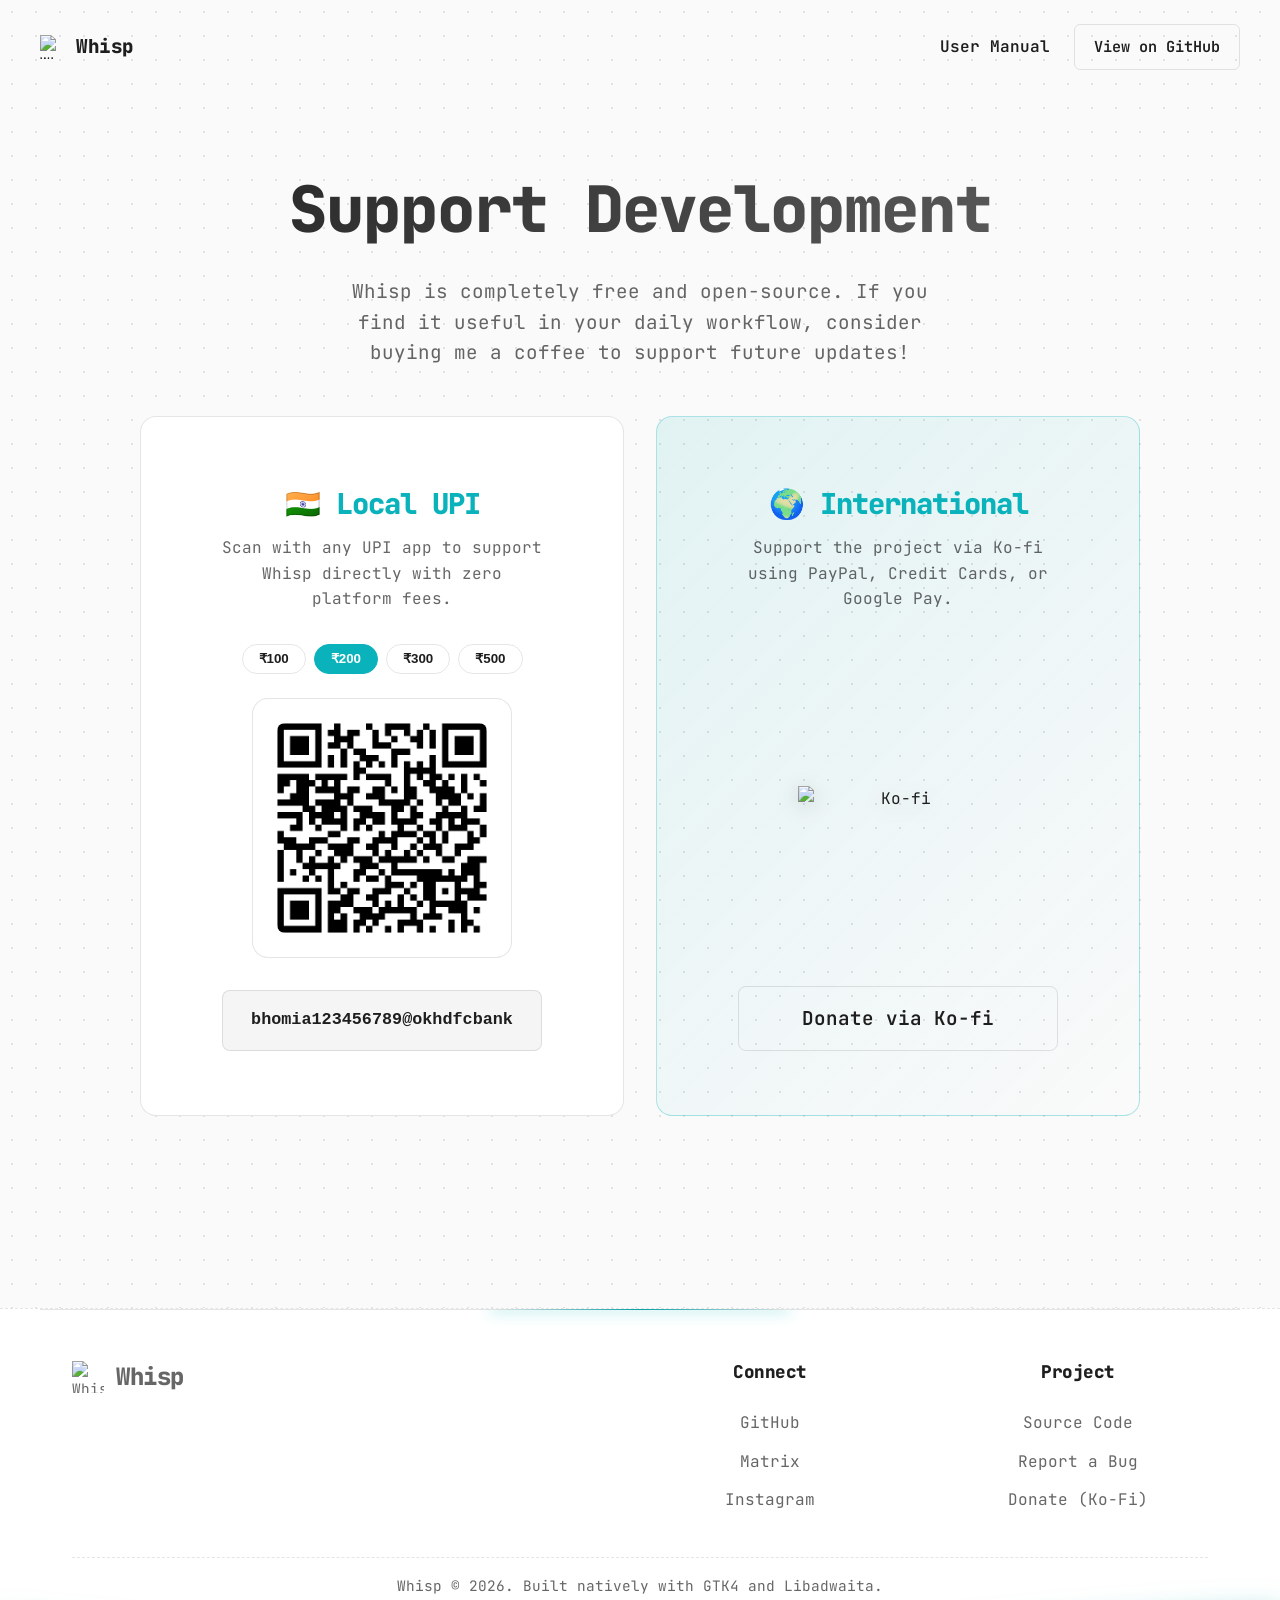
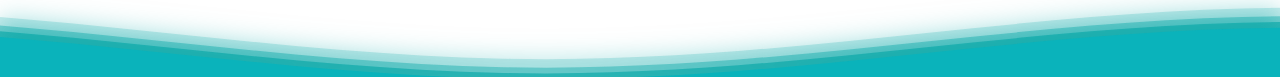
==== docs/donate.html @ 040524e4 "website: Revamped Core features section, Added small_features,reviews,footer" ====
<!DOCTYPE html>
<html lang="en">
<head>
    <meta charset="UTF-8">
    <meta name="viewport" content="width=device-width, initial-scale=1.0">
    <title>Support Whisp Development</title>
    <link rel="preconnect" href="https://fonts.googleapis.com">
    <link rel="preconnect" href="https://fonts.gstatic.com" crossorigin>
    <link href="https://fonts.googleapis.com/css2?family=JetBrains+Mono:wght@400;600;800&display=swap" rel="stylesheet">
    <link rel="stylesheet" href="css/style.css">
    <link rel="icon" href="assets/icon.svg" type="image/svg+xml">
</head>
<body>
    <nav class="navbar">
        <div class="nav-content">
            <div class="brand">
                <a href="index.html" style="text-decoration: none; color: inherit; display: flex; align-items: center; gap: 12px;">
                    <img src="assets/icon.svg" alt="Whisp App Icon" class="brand-icon" style="width: 24px; height: 24px;">
                    <span class="brand-name">Whisp</span>
                </a>
            </div>
            
            <div class="nav-links" style="display: flex; gap: 1.5rem; align-items: center;">
                <a href="manual.html" style="color: var(--text-primary); text-decoration: none; font-weight: 600;">User Manual</a>
                <a href="https://github.com/tanaybhomia/Whisp" target="_blank" class="btn btn-secondary">View on GitHub</a>
            </div>
        </div>
    </nav>

    <main>
        <section class="hero-centered reveal" style="margin-top: 4rem; margin-bottom: 3rem;">
            <h1 class="reveal delay-1">Support Development</h1>
            <p class="subtitle reveal delay-2">Whisp is completely free and open-source. If you find it useful in your daily workflow, consider buying me a coffee to support future updates!</p>
        </section>

        <section class="bento-section" style="margin-top: 0;">
            <div class="bento-grid" style="grid-template-columns: repeat(2, 1fr); max-width: 1000px; margin: 0 auto; gap: 2rem;">
                
                <div class="bento-card reveal delay-1" style="text-align: center; display: flex; flex-direction: column; align-items: center; justify-content: space-between; padding: 4rem 2rem; min-height: 42rem; gap: 2rem;">
                    <div>
                        <h3 style="color: var(--accent-color); font-size: 1.8rem; margin-bottom: 0.5rem;">🇮🇳 Local UPI</h3>
                        <p style="color: var(--text-secondary); margin-bottom: 0; max-width: 320px; min-height: 3rem; display: flex; align-items: center; justify-content: center;">Scan with any UPI app to support Whisp directly with zero platform fees.</p>
                    </div>
                    
                    <div style="margin: auto 0; display: flex; flex-direction: column; align-items: center;">
                        <div style="display: flex; gap: 0.5rem; margin-bottom: 1.5rem;">
                            <button class="amount-btn" data-amount="100" style="padding: 0.4rem 1rem; border-radius: 20px; border: 1px solid var(--card-border); background: transparent; color: var(--text-primary); cursor: pointer; font-weight: bold; transition: all 0.2s;">₹100</button>
                            <button class="amount-btn active" data-amount="200" style="padding: 0.4rem 1rem; border-radius: 20px; border: 1px solid var(--accent-color); background: var(--accent-color); color: white; cursor: pointer; font-weight: bold; transition: all 0.2s;">₹200</button>
                            <button class="amount-btn" data-amount="300" style="padding: 0.4rem 1rem; border-radius: 20px; border: 1px solid var(--card-border); background: transparent; color: var(--text-primary); cursor: pointer; font-weight: bold; transition: all 0.2s;">₹300</button>
                            <button class="amount-btn" data-amount="500" style="padding: 0.4rem 1rem; border-radius: 20px; border: 1px solid var(--card-border); background: transparent; color: var(--text-primary); cursor: pointer; font-weight: bold; transition: all 0.2s;">₹500</button>
                        </div>
                        
                        <div style="background: white; padding: 1.5rem; border-radius: 16px; border: 1px solid var(--card-border); display: flex; align-items: center; justify-content: center; width: 260px; height: 260px; cursor: pointer; transition: transform 0.2s;" onmouseover="this.style.transform='scale(1.02)'" onmouseout="this.style.transform='scale(1)'" id="qr-trigger" title="Click to enlarge">
                            <img id="main-qr-img" src="assets/upi-qr-200.png" alt="Whisp UPI QR Code" style="width: 100%; height: 100%; object-fit: contain; border-radius: 8px;">
                        </div>
                    </div>

                    <div style="background: var(--card-hover); padding: 1rem; border-radius: 8px; border: 1px solid var(--card-border); width: 320px; box-sizing: border-box; display: flex; align-items: center; justify-content: center; text-align: center;">
                        <code style="font-size: 1.05rem; font-weight: bold; color: var(--text-primary); white-space: nowrap;">bhomia123456789@okhdfcbank</code>
                    </div>
                </div>

                <div class="bento-card teal-card reveal delay-2" style="text-align: center; display: flex; flex-direction: column; align-items: center; justify-content: space-between; padding: 4rem 2rem; min-height: 42rem; gap: 2rem; position: relative;">
                    <div>
                        <h3 style="color: var(--accent-color); font-size: 1.8rem; margin-bottom: 0.5rem;">🌍 International</h3>
                        <p style="color: var(--text-secondary); margin-bottom: 0; max-width: 320px; min-height: 3rem; display: flex; align-items: center; justify-content: center;">Support the project via Ko-fi using PayPal, Credit Cards, or Google Pay.</p>
                    </div>
                    
                    <div style="margin: auto 0; display: flex; align-items: center; justify-content: center; width: 260px;">
                        <img src="assets/kofi_symbol.svg" alt="Ko-fi" style="width: 200px; filter: drop-shadow(0 4px 10px rgba(0,0,0,0.15));">
                    </div>
                    
                    <a href="https://ko-fi.com/tanaybhomia" target="_blank" class="btn btn-secondary" style="padding: 1rem; border-radius: 8px; width: 320px; box-sizing: border-box; font-size: 1.2rem; display: flex; align-items: center; justify-content: center;">Donate via Ko-fi</a>
                </div>

            </div>
        </section>
    </main>

    <div id="qr-modal" style="opacity: 0; pointer-events: none; position: fixed; top: 0; left: 0; width: 100%; height: 100%; background: rgba(0,0,0,0.85); z-index: 9999; display: flex; align-items: center; justify-content: center; backdrop-filter: blur(5px); cursor: zoom-out; transition: opacity 0.3s ease;">
        <div id="qr-modal-card" style="background: #f4f7fb; border-radius: 24px; padding: 3rem 2rem; display: flex; flex-direction: column; align-items: center; box-shadow: 0 10px 40px rgba(0,0,0,0.5); transform: scale(0.9); transition: transform 0.3s cubic-bezier(0.16, 1, 0.3, 1); width: 400px; max-width: 90vw; cursor: default;" onclick="event.stopPropagation()">
            
            <div style="display: flex; align-items: center; gap: 1rem; margin-bottom: 2rem;">
                <div style="width: 48px; height: 48px; border-radius: 50%; overflow: hidden; display: flex; justify-content: center; align-items: center; box-shadow: 0 2px 8px rgba(0,0,0,0.1);">
                    <img src="https://github.com/tanaybhomia.png" alt="Tanay Bhomia" style="width: 100%; height: 100%; object-fit: cover;">
                </div>
                <h2 style="color: #333; font-size: 1.8rem; margin: 0; font-family: sans-serif; font-weight: normal;">Tanay Bhomia</h2>
            </div>
            
            <div style="background: white; padding: 1.5rem; border-radius: 20px; margin-bottom: 1rem; width: 260px; height: 260px; display: flex; justify-content: center; align-items: center; box-shadow: 0 4px 12px rgba(0,0,0,0.05);">
                <img id="modal-qr-img" src="assets/upi-qr-200.png" style="width: 100%; height: 100%; object-fit: contain;">
            </div>
            
            <p style="color: #555; font-size: 1.1rem; margin-bottom: 3rem; font-family: sans-serif;">UPI ID: bhomia123456789@okhdfcbank</p>
            
            <p id="modal-qr-text" style="color: #777; font-size: 1.1rem; margin: 0; font-family: sans-serif;">Scan to pay ₹200 with any UPI app</p>

        </div>
        <p style="position: absolute; bottom: 2rem; color: rgba(255,255,255,0.7); font-size: 1.2rem; font-family: var(--font-mono);">Press ESC or click outside to close</p>
    </div>
     <style>
        /* Footer Styling */
            .site-footer-wrapper {
                background-color: var(--card-bg); /* Solid off-white */
                margin-top: 12rem;
                position: relative;
                overflow: hidden;
                border-top: 1px dashed var(--card-border);
            }
            .site-footer-wrapper::before {
                content: '';
                position: absolute;
                top: -1px;
                left: 50%;
                transform: translateX(-50%);
                width: 300px;
                height: 2px;
                background: linear-gradient(90deg, transparent, var(--accent-color), transparent);
                box-shadow: 0 0 15px var(--accent-color);
                z-index: 5;
            }
            .site-footer {
                max-width: 1200px;
                margin: 0 auto;
                padding: 3rem 2rem 5rem 2rem; /* reduced padding, enough room for waves */
                position: relative;
                z-index: 10;
            }
            .waves-container {
                position: absolute;
                bottom: -5px; /* Slight offset */
                left: 0;
                width: 100%;
                height: 80px; /* Reduced height */
                z-index: 1;
            }
            .waves {
                position: relative;
                width: 100%;
                height: 100%;
                min-height: 80px;
                max-height: 100px;
                filter: drop-shadow(0 -5px 12px rgba(0, 166, 166, 0.5)); /* Glow effect */
            }
            .parallax > use {
                animation: move-forever 25s cubic-bezier(.55,.5,.45,.5) infinite;
            }
            .parallax > use:nth-child(1) { animation-delay: -2s; animation-duration: 7s; fill: rgba(0, 166, 166, 0.2); }
            .parallax > use:nth-child(2) { animation-delay: -3s; animation-duration: 10s; fill: rgba(0, 166, 166, 0.4); }
            .parallax > use:nth-child(3) { animation-delay: -4s; animation-duration: 13s; fill: rgba(0, 166, 166, 0.6); }
            .parallax > use:nth-child(4) { animation-delay: -5s; animation-duration: 20s; fill: var(--accent-color); }
            
            @keyframes move-forever {
                0% { transform: translate3d(-90px,0,0); }
                100% { transform: translate3d(85px,0,0); }
            }
            .footer-container {
                display: grid;
                grid-template-columns: 2fr 1fr 1fr;
                gap: 3rem;
                margin-bottom: 2rem;
            }
            .footer-col h4 {
                font-size: 1.1rem;
                font-weight: 800;
                margin-bottom: 1.5rem;
                color: var(--text-primary);
                letter-spacing: -0.5px;
            }
            .footer-links {
                list-style: none;
                padding: 0;
                margin: 0;
            }
            .footer-links li {
                margin-bottom: 0.8rem;
            }
            .footer-links a {
                color: var(--text-secondary);
                text-decoration: none;
                font-size: 1rem;
                transition: color 0.2s ease;
                display: inline-block;
            }
            .footer-links a:hover {
                color: var(--accent-color);
            }
            .footer-bottom {
                text-align: center;
                color: var(--text-secondary);
                font-size: 0.9rem;
                border-top: 1px dashed var(--card-border);
                padding-top: 1rem;
                margin-top: 1rem;
                padding-bottom: 0;
            }
    </style>

    <div class="site-footer-wrapper">
        <footer class="site-footer reveal">
            <div class="footer-container">
                <div class="footer-col brand-col">
                    <a href="#" class="brand" style="text-decoration: none; color: inherit;">
                        <img src="assets/icon.svg" alt="Whisp Logo" class="brand-icon">
                        <span class="brand-name" style="font-size: 1.5rem;">Whisp</span>
                    </a>
                </div>
                <div class="footer-col reveal delay-1">
                    <h4>Connect</h4>
                    <ul class="footer-links">
                        <li><a href="https://github.com/tanaybhomia" target="_blank">GitHub</a></li>
                        <li><a href="https://matrix.to/#/@tanaybhomia:matrix.org" target="_blank">Matrix</a></li>
                        <li><a href="https://instagram.com/tanaybhomia" target="_blank">Instagram</a></li>
                    </ul>
                </div>
                <div class="footer-col reveal delay-2">
                    <h4>Project</h4>
                    <ul class="footer-links">
                        <li><a href="https://github.com/tanaybhomia/Whisp" target="_blank">Source Code</a></li>
                        <li><a href="https://github.com/tanaybhomia/Whisp/issues" target="_blank">Report a Bug</a></li>
                        <li><a href="https://ko-fi.com/tanaybhomia" target="_blank">Donate (Ko-Fi)</a></li>
                    </ul>
                </div>
            </div>
            <div class="footer-bottom">
                <p>Whisp &copy; 2026. Built natively with GTK4 and Libadwaita.</p>
            </div>
        </footer>
        <div class="waves-container">
            <svg class="waves" xmlns="http://www.w3.org/2000/svg" xmlns:xlink="http://www.w3.org/1999/xlink" viewBox="0 24 150 28" preserveAspectRatio="none" shape-rendering="auto">
                <defs>
                    <path id="gentle-wave" d="M-160 44c30 0 58-18 88-18s 58 18 88 18 58-18 88-18 58 18 88 18 v44h-352z" />
                </defs>
                <g class="parallax">
                    <use xlink:href="#gentle-wave" x="48" y="0" />
                    <use xlink:href="#gentle-wave" x="48" y="3" />
                    <use xlink:href="#gentle-wave" x="48" y="5" />
                    <use xlink:href="#gentle-wave" x="48" y="7" />
                </g>
            </svg>
        </div>

    <script>
        const qrTrigger = document.getElementById('qr-trigger');
        const qrModal = document.getElementById('qr-modal');
        const amountBtns = document.querySelectorAll('.amount-btn');
        const mainQrImg = document.getElementById('main-qr-img');
        const modalQrImg = document.getElementById('modal-qr-img');
        const modalQrText = document.getElementById('modal-qr-text');

        amountBtns.forEach(btn => {
            btn.addEventListener('click', () => {
                amountBtns.forEach(b => {
                    b.style.background = 'transparent';
                    b.style.color = 'var(--text-primary)';
                    b.style.borderColor = 'var(--card-border)';
                    b.classList.remove('active');
                });
                
                btn.style.background = 'var(--accent-color)';
                btn.style.color = 'white';
                btn.style.borderColor = 'var(--accent-color)';
                btn.classList.add('active');
                
                const amount = btn.getAttribute('data-amount');
                mainQrImg.src = `assets/upi-qr-${amount}.png`;
                modalQrImg.src = `assets/upi-qr-${amount}.png`;
                modalQrText.textContent = `Scan to pay ₹${amount} with any UPI app`;
            });
        });

        qrTrigger.addEventListener('click', () => {
            qrModal.style.opacity = '1';
            qrModal.style.pointerEvents = 'all';
            document.getElementById('qr-modal-card').style.transform = 'scale(1)';
        });

        const closeModal = () => {
            qrModal.style.opacity = '0';
            qrModal.style.pointerEvents = 'none';
            document.getElementById('qr-modal-card').style.transform = 'scale(0.9)';
        };

        // Close modal on click
        qrModal.addEventListener('click', closeModal);

        // Close modal on escape key
        document.addEventListener('keydown', (e) => {
            if (e.key === 'Escape') {
                closeModal();
            }
        });

        // Reveal Animations Observer
        const observerOptions = {
            root: null,
            rootMargin: '0px 0px -50px 0px',
            threshold: 0.1
        };

        const revealObserver = new IntersectionObserver((entries, observer) => {
            entries.forEach(entry => {
                if (entry.isIntersecting) {
                    entry.target.classList.add('active');
                    observer.unobserve(entry.target);
                }
            });
        }, observerOptions);

        document.querySelectorAll('.reveal').forEach(el => {
            revealObserver.observe(el);
        });
    </script>
</body>
</html>
---- docs/css/style.css ----
:root {
    /* GNOME Libadwaita Light Mode Palette */
    --window-bg: #fafafa;
    --view-bg: #ffffff;
    --card-bg: #ffffff;
    --card-hover: #f5f5f5;
    --card-border: rgba(0, 0, 0, 0.1);
    --text-primary: #1e1e1e;
    --text-secondary: rgba(0, 0, 0, 0.6);
    --accent-color: #0ab3bb;
    --accent-hover: #00cccc;
    --font-mono: 'JetBrains Mono', monospace;
}

html {
    scroll-behavior: smooth;
}

* {
    margin: 0;
    padding: 0;
    box-sizing: border-box;
}

body {
    background-color: var(--window-bg);
    background-image: radial-gradient(var(--card-border) 1.5px, transparent 1.5px);
    background-size: 24px 24px;
    color: var(--text-primary);
    font-family: var(--font-mono);
    line-height: 1.6;
    -webkit-font-smoothing: antialiased;
}

h1, h2, h3 {
    font-weight: 800;
    letter-spacing: -1px;
}

/* Navigation */
.navbar {
    padding: 1.5rem 2rem;
    background-color: transparent;
}

.nav-content {
    max-width: 1200px;
    margin: 0 auto;
    display: flex;
    justify-content: space-between;
    align-items: center;
}

.brand {
    display: flex;
    align-items: center;
    gap: 12px;
}

.brand-icon {
    width: 32px;
    height: 32px;
    object-fit: contain;
}

.brand-name {
    font-weight: 800;
    font-size: 1.2rem;
    letter-spacing: -0.5px;
}

.hero-icon-wrapper {
    perspective: 1000px;
    display: flex;
    justify-content: center;
    align-items: center;
    margin-bottom: 2rem;
}

.hero-app-icon {
    width: 180px;
    height: 180px;
    object-fit: contain;
    transition: transform 0.1s ease-out;
    will-change: transform;
}

.btn {
    padding: 0.6rem 1.2rem;
    border-radius: 6px;
    text-decoration: none;
    font-weight: 600;
    font-size: 0.95rem;
    transition: background-color 0.2s ease, border-color 0.2s ease, transform 0.2s ease;
}

.btn-large {
    padding: 0.85rem 1.8rem;
    font-size: 1.1rem;
    border-radius: 8px;
    font-weight: 700;
}

.btn-primary {
    background-color: var(--accent-color);
    color: white;
}

.btn-primary:hover {
    background-color: var(--accent-hover);
}

.btn-secondary {
    background-color: transparent;
    border: 1px solid var(--card-border);
    color: var(--text-primary);
}

.btn-secondary:hover {
    background-color: var(--card-hover);
    border-color: var(--text-secondary);
}

.btn-donate {
    position: relative;
    z-index: 1;
    background: linear-gradient(
        45deg,
        #0ab3bb,
        #06888e,
        #0fced6,
        #046569
    );
    background-size: 300% 300%;
    animation: liquidGradient 10s ease infinite;
    color: white;
    border: none;
    font-weight: 800;
}

.btn-donate::before {
    content: '';
    position: absolute;
    top: 5px;
    left: 0;
    right: 0;
    bottom: -5px;
    z-index: -1;
    background: linear-gradient(
        45deg,
        #0ab3bb,
        #06888e,
        #0fced6,
        #046569
    );
    background-size: 300% 300%;
    animation: liquidGradient 10s ease infinite;
    border-radius: inherit;
    filter: blur(15px);
    opacity: 0.5;
    transition: opacity 0.3s ease;
}

.btn-donate:hover {
    transform: translateY(-2px);
}

.btn-donate:hover::before {
    opacity: 0.85;
}

@keyframes liquidGradient {
    0% { background-position: 0% 50%; }
    50% { background-position: 100% 50%; }
    100% { background-position: 0% 50%; }
}

.disabled {
    opacity: 0.5;
    cursor: not-allowed;
}

/* Centered Hero */
.hero-centered {
    max-width: 1200px;
    margin: 6rem auto 4rem;
    padding: 0 2rem;
    text-align: center;
}

.hero-centered h1 {
    font-size: 4rem;
    margin-bottom: 1rem;
    background: linear-gradient(135deg, #1e1e1e 0%, #666666 100%);
    -webkit-background-clip: text;
    -webkit-text-fill-color: transparent;
}

.subtitle {
    font-size: 1.2rem;
    color: var(--text-secondary);
    max-width: 600px;
    margin: 0 auto 3rem;
}

.hero-actions {
    margin-bottom: 4rem;
}

/* Hero Image */
.hero-image-wrapper {
    max-width: 900px;
    margin: 0 auto;
    text-align: center;
    perspective: 1000px; /* For 3D Parallax Tilt */
}

.hero-image {
    max-width: 100%;
    height: auto;
    display: inline-block;
    transition: transform 0.1s ease-out;
    will-change: transform;
    image-rendering: -webkit-optimize-contrast;
    image-rendering: high-quality;
}

/* Bento Grid */
.bento-section {
    max-width: 1200px;
    margin: 8rem auto;
    padding: 0 2rem;
}

.section-title {
    text-align: center;
    font-size: 4rem;
    margin-bottom: 3rem;
    letter-spacing: -1px;
}

.bento-grid {
    display: grid;
    grid-template-columns: repeat(3, 1fr);
    grid-auto-rows: minmax(250px, auto);
    gap: 1.5rem;
}

.bento-card {
    background-color: var(--card-bg);
    border: 1px solid var(--card-border);
    border-radius: 16px;
    padding: 2rem;
    display: flex;
    flex-direction: column;
    justify-content: flex-end;
    transition: transform 0.3s ease, background-color 0.3s ease;
}

.bento-card:hover {
    transform: translateY(-5px);
    background-color: var(--card-hover);
}

.bento-card.large {
    grid-column: span 2;
    grid-row: span 2;
}

.bento-card.wide {
    grid-column: span 2;
}

.alert-card {
    background: linear-gradient(135deg, rgba(192, 97, 203, 0.1) 0%, rgba(36, 36, 36, 0) 100%);
    border-color: rgba(192, 97, 203, 0.3);
}

.teal-card {
    background: linear-gradient(135deg, rgba(10, 179, 187, 0.1) 0%, rgba(36, 36, 36, 0) 100%);
    border-color: rgba(10, 179, 187, 0.3);
}

.bento-content h3 {
    font-size: 1.5rem;
    margin-bottom: 1rem;
    color: var(--accent-color);
}

.bento-card.alert-card h3 {
    color: var(--text-primary);
}

.bento-content p {
    color: var(--text-secondary);
    font-size: 0.95rem;
}

/* Footer */
footer {
    text-align: center;
    padding: 4rem 0;
    color: var(--text-secondary);
    font-size: 0.9rem;
    border-top: 1px solid var(--card-border);
    margin-top: 6rem;
}

/* Carousel */
.carousel-section {
    max-width: 1000px;
    margin: 6rem auto;
    padding: 0 2rem;
    text-align: center;
}

.carousel-container {
    position: relative;
    height: 600px;
    margin: 0 auto;
    display: flex;
    align-items: center;
}

.carousel-track-container {
    height: 100%;
    position: relative;
    overflow: hidden;
    flex: 1;
}

.carousel-track {
    padding: 0;
    margin: 0;
    list-style: none;
    position: relative;
    height: 100%;
    transition: transform 0.4s ease-in-out;
}

.carousel-slide {
    position: absolute;
    top: 0;
    bottom: 0;
    width: 100%;
    display: flex;
    flex-direction: column;
    align-items: center;
    justify-content: center;
    padding: 2rem;
}

.slide-image {
    max-width: 80%;
    height: auto;
    margin-bottom: 2rem;
}

.slide-placeholder {
    width: 80%;
    height: 350px;
    background-color: var(--card-hover);
    border: 1px dashed var(--text-secondary);
    border-radius: 12px;
    display: flex;
    align-items: center;
    justify-content: center;
    color: var(--text-secondary);
    margin-bottom: 2rem;
}

.slide-caption {
    font-size: 1.5rem;
    font-weight: 800;
    margin-bottom: 0.5rem;
    color: var(--accent-color);
}

.slide-desc {
    color: var(--text-secondary);
}

.carousel-btn {
    position: absolute;
    top: 50%;
    transform: translateY(-50%);
    background: var(--view-bg);
    border: 1px solid var(--card-border);
    border-radius: 50%;
    width: 48px;
    height: 48px;
    cursor: pointer;
    z-index: 10;
    font-size: 1.5rem;
    font-weight: bold;
    color: var(--text-primary);
    transition: background 0.2s;
}

.carousel-btn:hover {
    background: var(--card-hover);
}

.prev-btn { left: -60px; }
.next-btn { right: -60px; }

.carousel-nav {
    display: flex;
    justify-content: center;
    padding: 2rem 0;
    gap: 1rem;
}

.carousel-indicator {
    border: 0;
    border-radius: 50%;
    width: 10px;
    height: 10px;
    background: var(--card-border);
    cursor: pointer;
    transition: background 0.2s, transform 0.2s;
}

.carousel-indicator.current-indicator {
    background: var(--text-secondary);
    transform: scale(1.3);
}

/* Theme Slider */
.theme-slider-wrapper {
    position: relative;
    max-width: 80%;
    margin-bottom: 2rem;
    display: inline-block;
}

.slider-img {
    width: 100%;
    height: auto;
    display: block;
}

.slider-img-overlay {
    position: absolute;
    top: 0;
    left: 0;
    clip-path: polygon(0 0, 50% 0, 50% 100%, 0 100%);
}

.slider-line {
    position: absolute;
    top: 0;
    bottom: 0;
    left: 50%;
    width: 2px;
    background: var(--accent-color);
    transform: translateX(-50%);
    pointer-events: none;
    z-index: 5;
}

.slider-range {
    position: absolute;
    top: 0;
    left: 0;
    width: 100%;
    height: 100%;
    opacity: 0;
    cursor: ew-resize;
    z-index: 10;
    margin: 0;
}

/* Responsive */
@media (max-width: 900px) {
    .bento-grid {
        grid-template-columns: 1fr;
        grid-auto-rows: auto;
    }
    
    .bento-card, .bento-card.large, .bento-card.wide {
        grid-column: span 1;
        grid-row: span 1;
        min-height: 200px;
    }
    
    .hero-centered h1 {
        font-size: 2.5rem;
    }
}

/* User Manual Styles */
.manual-page {
    background-color: var(--window-bg);
    background-image: radial-gradient(circle, var(--dot-color, rgba(0, 0, 0, 0.15)) 1px, transparent 1px);
    background-size: 20px 20px;
    background-position: 0 0;
    margin: 0;
    padding: 0;
    height: 100vh;
    overflow: hidden;
}

.manual-layout {
    display: flex;
    height: 100vh;
    max-width: 1400px;
    margin: 0 auto;
}

.manual-sidebar {
    width: 250px;
    min-width: 250px;
    height: 100%;
    overflow-y: auto;
    padding: 2rem;
    border-right: 1px solid var(--card-border);
    background: rgba(250, 250, 250, 0.8);
    backdrop-filter: blur(10px);
    
    /* Hide scrollbar */
    -ms-overflow-style: none;  /* IE and Edge */
    scrollbar-width: none;  /* Firefox */
}
.manual-sidebar::-webkit-scrollbar {
    display: none; /* Chrome, Safari and Opera */
}

.back-link {
    display: inline-block;
    color: var(--text-secondary);
    text-decoration: none;
    font-size: 0.9rem;
    margin-bottom: 2rem;
    transition: color 0.2s;
}

.back-link:hover {
    color: var(--accent-color);
}

.nav-group {
    margin-bottom: 2rem;
}

.nav-group h3 {
    font-size: 0.85rem;
    text-transform: uppercase;
    letter-spacing: 0.05em;
    color: var(--text-secondary);
    margin-bottom: 1rem;
}

.nav-group a {
    display: block;
    color: var(--text-primary);
    text-decoration: none;
    font-size: 0.95rem;
    padding: 0.4rem 0;
    transition: color 0.2s;
}

.nav-group a:hover,
.nav-group a.active {
    color: var(--accent-color);
    font-weight: 600;
}

.manual-content {
    flex: 1;
    overflow-y: auto;
    padding: 3rem 5rem;
    scroll-behavior: smooth;
    
    /* Hide scrollbar */
    -ms-overflow-style: none;  /* IE and Edge */
    scrollbar-width: none;  /* Firefox */
}
.manual-content::-webkit-scrollbar {
    display: none; /* Chrome, Safari and Opera */
}

.manual-header {
    margin-bottom: 4rem;
}

.version-badge {
    font-size: 0.8rem;
    color: var(--text-secondary);
    background: var(--card-hover);
    padding: 0.2rem 0.6rem;
    border-radius: 12px;
}

.manual-header h1 {
    font-size: 3rem;
    margin: 1rem 0;
}

.intent-banner {
    background: linear-gradient(135deg, rgba(192, 97, 203, 0.1) 0%, rgba(36, 36, 36, 0.02) 100%);
    border: 1px solid rgba(192, 97, 203, 0.3);
    padding: 1.5rem;
    border-radius: 12px;
    color: var(--text-primary);
    line-height: 1.6;
}

.manual-section {
    margin-bottom: 4rem;
    padding-top: 1rem;
}

.manual-section h2 {
    font-size: 1.8rem;
    margin-bottom: 1rem;
    color: var(--text-primary);
}

.manual-section ul {
    list-style-type: disc;
    padding-left: 1.5rem;
    margin-bottom: 1.5rem;
    color: var(--text-secondary);
    line-height: 1.6;
}

.manual-section ul li {
    margin-bottom: 0.5rem;
}

.manual-section hr {
    border: 0;
    border-top: 1px solid var(--card-border);
    margin: 3rem 0;
}

.shortcut-box {
    background: var(--card-bg);
    border: 1px solid var(--card-border);
    padding: 1rem 1.5rem;
    border-radius: 12px;
    margin-bottom: 1rem;
    display: flex;
    align-items: center;
    gap: 1rem;
    color: var(--text-secondary);
}

kbd {
    background: linear-gradient(180deg, #ffffff 0%, #f0f0f0 100%);
    border: 1px solid #ccc;
    border-bottom-width: 2px;
    border-radius: 6px;
    padding: 0.3rem 0.6rem;
    font-family: inherit;
    font-size: 0.85rem;
    font-weight: 600;
    color: #333;
    box-shadow: 0 1px 2px rgba(0,0,0,0.1);
}

@media (max-width: 768px) {
    /* Manual Page Styles */
    .manual-layout {
        flex-direction: column;
    }
    
    .manual-sidebar {
        width: 100%;
        height: auto;
        min-height: auto;
        border-right: none;
        border-bottom: 1px solid var(--card-border);
    }
    
    .manual-content {
        padding: 2rem;
    }

    /* Main Page Mobile Styles */
    .nav-content {
        flex-direction: column;
        gap: 1rem;
        text-align: center;
    }
    
    .nav-links {
        flex-wrap: wrap;
        justify-content: center;
    }
    
    .hero-centered {
        margin: 3rem auto 2rem;
        padding: 0 1rem;
    }
    
    .hero-centered h1 {
        font-size: 2.5rem;
    }
    
    .subtitle {
        font-size: 1rem;
        margin-bottom: 2rem;
    }
    
    .bento-grid {
        grid-template-columns: 1fr;
    }
    
    .bento-card.large, .bento-card.wide {
        grid-column: span 1;
        grid-row: span 1;
    }
    
    .bento-section {
        margin: 4rem auto;
        padding: 0 1rem;
    }
    
    .carousel-section {
        margin: 4rem auto;
        padding: 0 1rem;
    }
    
    .carousel-container {
        height: 400px;
    }
    
    .slide-placeholder {
        height: 250px;
    }
}

/* System Dark Mode (GNOME Libadwaita) */
@media (prefers-color-scheme: dark) {
    :root {
        --window-bg: #242424;
        --view-bg: #1e1e1e;
        --card-bg: #303030;
        --card-hover: #383838;
        --card-border: rgba(255, 255, 255, 0.1);
        --text-primary: #ffffff;
        --text-secondary: rgba(255, 255, 255, 0.7);
        --accent-color: #00cccc;
        --accent-hover: #0ab3bb;
    }
    
    .hero-centered h1 {
        background: linear-gradient(135deg, #ffffff 0%, #aaaaaa 100%);
        -webkit-background-clip: text;
        -webkit-text-fill-color: transparent;
    }
    
    kbd {
        background: linear-gradient(180deg, #444 0%, #333 100%);
        border: 1px solid #222;
        color: #eee;
    }

    .manual-sidebar {
        background: rgba(36, 36, 36, 0.8);
    }
    
    .manual-page {
        --dot-color: rgba(255, 255, 255, 0.15);
    }
}

/* Scroll Reveal Animations */
.reveal, .reveal-left, .reveal-right {
    opacity: 0;
    transition: opacity 1.0s cubic-bezier(0.16, 1, 0.3, 1), transform 1.0s cubic-bezier(0.16, 1, 0.3, 1);
    will-change: opacity, transform;
}

.reveal {
    transform: translateY(30px);
}

.reveal-left {
    transform: translateX(-40px);
}

.reveal-right {
    transform: translateX(40px);
}

.reveal.active, .reveal-left.active, .reveal-right.active {
    opacity: 1;
    transform: translate(0);
}

.delay-1 { transition-delay: 0.15s; }
.delay-2 { transition-delay: 0.30s; }
.delay-3 { transition-delay: 0.45s; }
.delay-4 { transition-delay: 0.60s; }
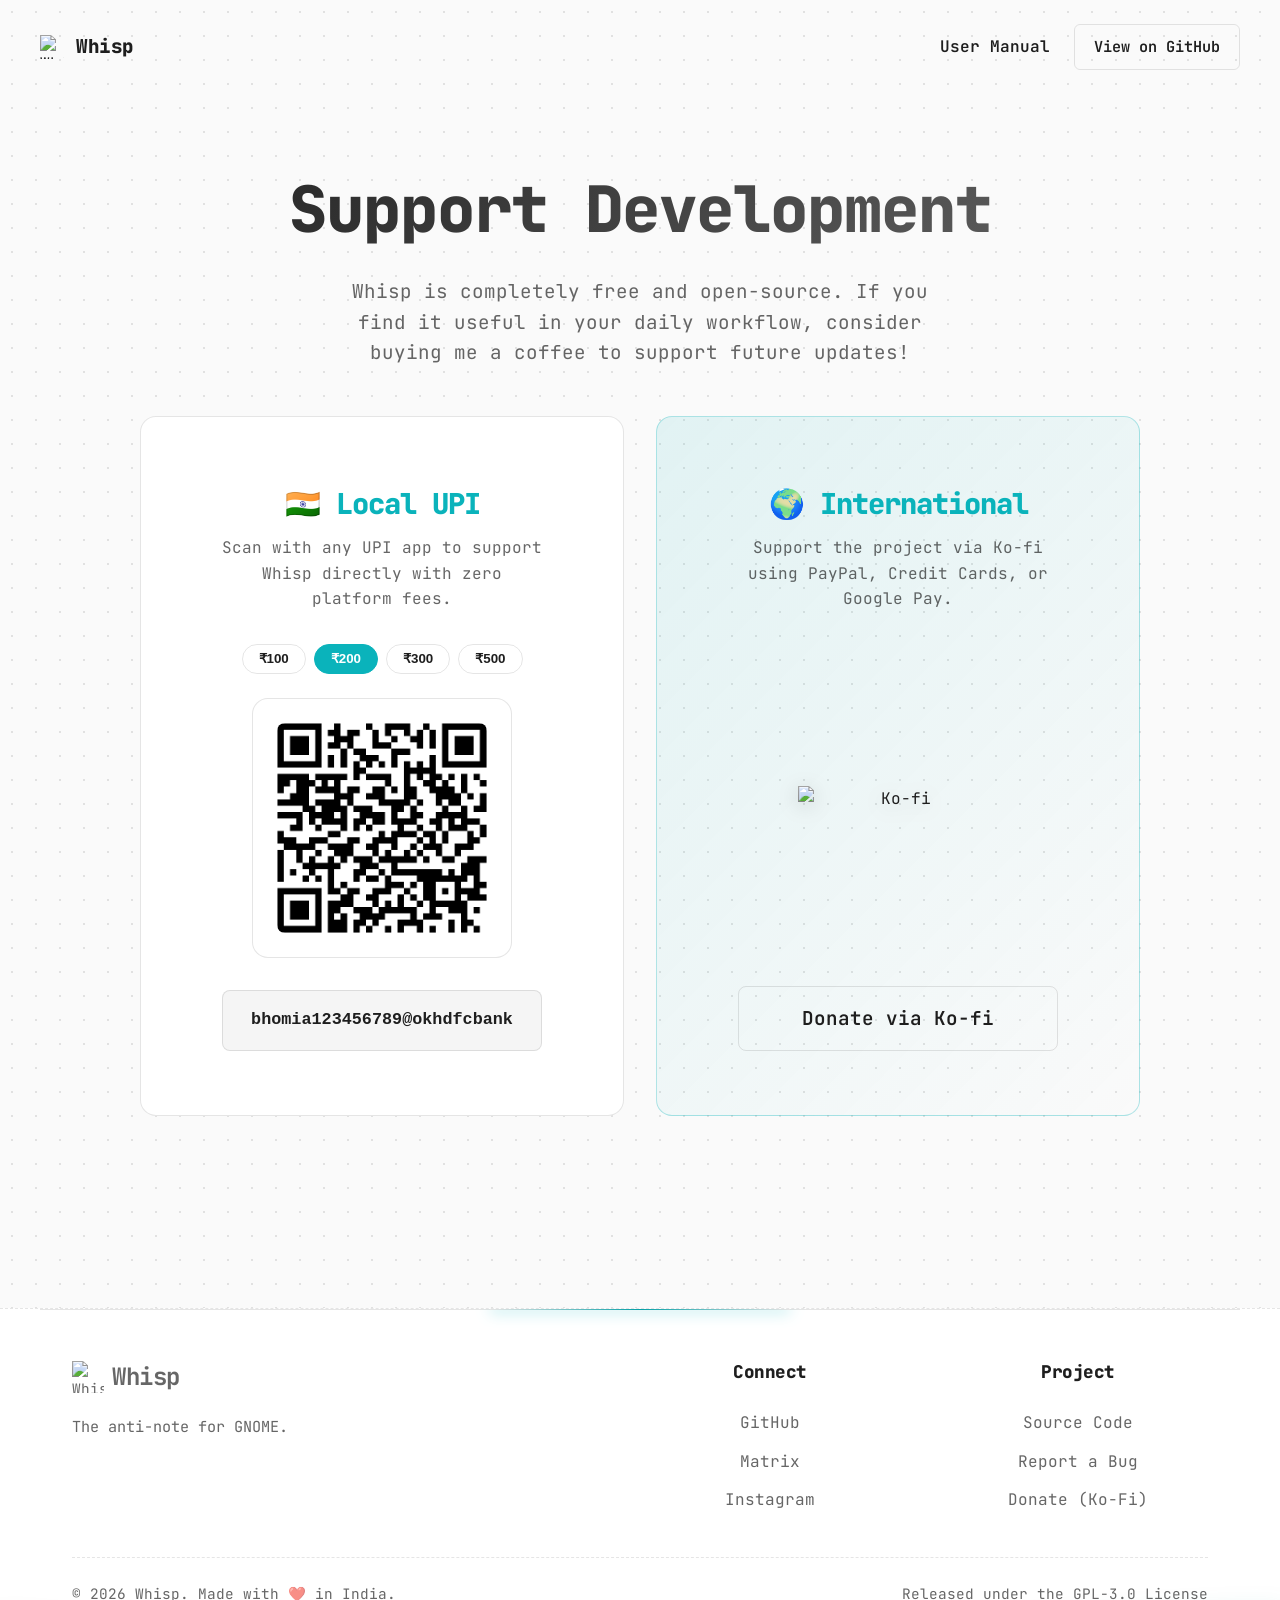
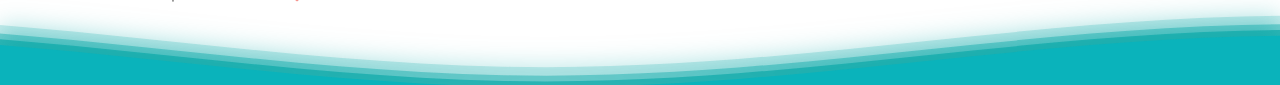
==== commit bff1f7d2: "website: Tweaked footer , Added badges in the hero section" ====
--- a/docs/donate.html
+++ b/docs/donate.html
@@ -186,24 +186,30 @@
                 color: var(--accent-color);
             }
             .footer-bottom {
-                text-align: center;
+                display: flex;
+                justify-content: space-between;
+                align-items: center;
+                flex-wrap: wrap;
+                gap: 1rem;
                 color: var(--text-secondary);
                 font-size: 0.9rem;
                 border-top: 1px dashed var(--card-border);
-                padding-top: 1rem;
+                padding-top: 1.5rem;
                 margin-top: 1rem;
                 padding-bottom: 0;
             }
     </style>
 
+    
     <div class="site-footer-wrapper">
         <footer class="site-footer reveal">
             <div class="footer-container">
-                <div class="footer-col brand-col">
-                    <a href="#" class="brand" style="text-decoration: none; color: inherit;">
-                        <img src="assets/icon.svg" alt="Whisp Logo" class="brand-icon">
-                        <span class="brand-name" style="font-size: 1.5rem;">Whisp</span>
+                <div class="footer-col brand-col" style="text-align: left;">
+                    <a href="#" class="brand" style="text-decoration: none; color: inherit; display: inline-flex; align-items: center; gap: 0.5rem;">
+                        <img src="assets/icon.svg" alt="Whisp Logo" class="brand-icon" style="width: 32px; height: 32px;">
+                        <span class="brand-name" style="font-size: 1.5rem; font-weight: 700;">Whisp</span>
                     </a>
+                    <p style="margin-top: 1rem; color: var(--text-secondary); font-size: 0.95rem; line-height: 1.5; max-width: 280px;">The anti-note for GNOME.</p>
                 </div>
                 <div class="footer-col reveal delay-1">
                     <h4>Connect</h4>
@@ -223,7 +229,8 @@
                 </div>
             </div>
             <div class="footer-bottom">
-                <p>Whisp &copy; 2026. Built natively with GTK4 and Libadwaita.</p>
+                <span>&copy; 2026 Whisp. Made with ❤️ in India.</span>
+                <span>Released under the GPL-3.0 License</span>
             </div>
         </footer>
         <div class="waves-container">
@@ -239,6 +246,7 @@
                 </g>
             </svg>
         </div>
+    </div>
 
     <script>
         const qrTrigger = document.getElementById('qr-trigger');
--- a/docs/css/style.css
+++ b/docs/css/style.css
@@ -78,9 +78,10 @@
 }
 
 .hero-app-icon {
-    width: 180px;
-    height: 180px;
+    width: 160px;
+    height: 160px;
     object-fit: contain;
+    filter: drop-shadow(0 10px 20px rgba(0, 0, 0, 0.15));
     transition: transform 0.1s ease-out;
     will-change: transform;
 }
@@ -209,13 +210,14 @@
 
 /* Hero Image */
 .hero-image-wrapper {
-    max-width: 900px;
+    max-width: 1100px;
     margin: 0 auto;
     text-align: center;
     perspective: 1000px; /* For 3D Parallax Tilt */
 }
 
 .hero-image {
+    zoom: 1.1;
     max-width: 100%;
     height: auto;
     display: inline-block;
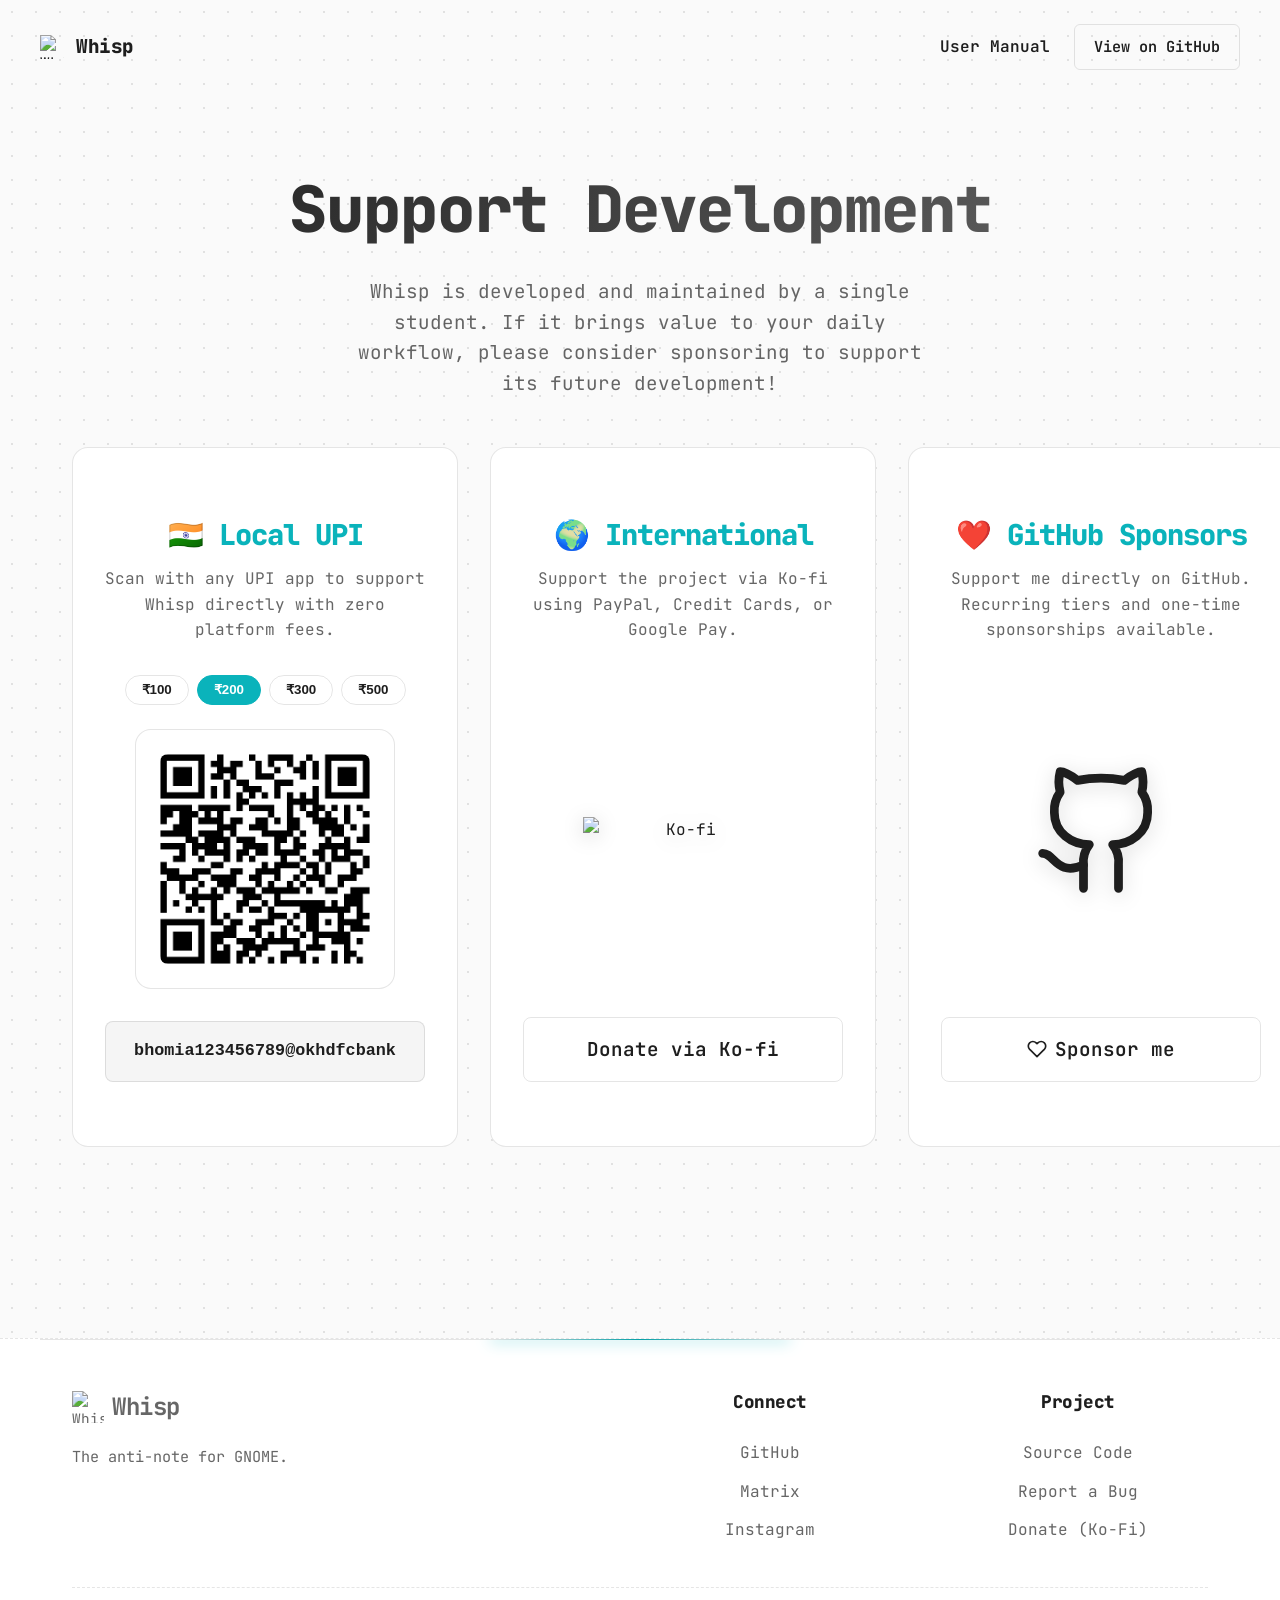
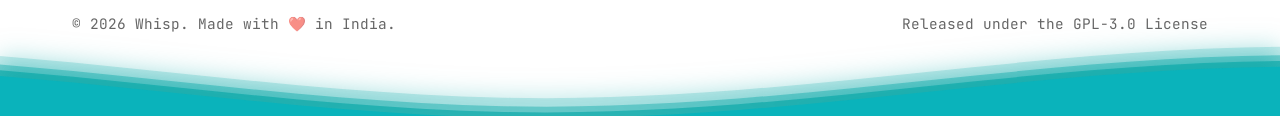
==== commit 90b7b987: "website: Added github sponsor card, Updated Readme with Sponsor button" ====
--- a/docs/donate.html
+++ b/docs/donate.html
@@ -30,11 +30,11 @@
     <main>
         <section class="hero-centered reveal" style="margin-top: 4rem; margin-bottom: 3rem;">
             <h1 class="reveal delay-1">Support Development</h1>
-            <p class="subtitle reveal delay-2">Whisp is completely free and open-source. If you find it useful in your daily workflow, consider buying me a coffee to support future updates!</p>
+            <p class="subtitle reveal delay-2">Whisp is developed and maintained by a single student. If it brings value to your daily workflow, please consider sponsoring to support its future development!</p>
         </section>
 
         <section class="bento-section" style="margin-top: 0;">
-            <div class="bento-grid" style="grid-template-columns: repeat(2, 1fr); max-width: 1000px; margin: 0 auto; gap: 2rem;">
+            <div class="bento-grid" style="grid-template-columns: repeat(3, 1fr); max-width: 1200px; margin: 0 auto; gap: 2rem;">
                 
                 <div class="bento-card reveal delay-1" style="text-align: center; display: flex; flex-direction: column; align-items: center; justify-content: space-between; padding: 4rem 2rem; min-height: 42rem; gap: 2rem;">
                     <div>
@@ -60,7 +60,7 @@
                     </div>
                 </div>
 
-                <div class="bento-card teal-card reveal delay-2" style="text-align: center; display: flex; flex-direction: column; align-items: center; justify-content: space-between; padding: 4rem 2rem; min-height: 42rem; gap: 2rem; position: relative;">
+                <div class="bento-card reveal delay-2" style="text-align: center; display: flex; flex-direction: column; align-items: center; justify-content: space-between; padding: 4rem 2rem; min-height: 42rem; gap: 2rem; position: relative;">
                     <div>
                         <h3 style="color: var(--accent-color); font-size: 1.8rem; margin-bottom: 0.5rem;">🌍 International</h3>
                         <p style="color: var(--text-secondary); margin-bottom: 0; max-width: 320px; min-height: 3rem; display: flex; align-items: center; justify-content: center;">Support the project via Ko-fi using PayPal, Credit Cards, or Google Pay.</p>
@@ -71,6 +71,22 @@
                     </div>
                     
                     <a href="https://ko-fi.com/tanaybhomia" target="_blank" class="btn btn-secondary" style="padding: 1rem; border-radius: 8px; width: 320px; box-sizing: border-box; font-size: 1.2rem; display: flex; align-items: center; justify-content: center;">Donate via Ko-fi</a>
+                </div>
+
+                <div class="bento-card reveal delay-3" style="text-align: center; display: flex; flex-direction: column; align-items: center; justify-content: space-between; padding: 4rem 2rem; min-height: 42rem; gap: 2rem; position: relative;">
+                    <div>
+                        <h3 style="color: var(--accent-color); font-size: 1.8rem; margin-bottom: 0.5rem;">❤️ GitHub Sponsors</h3>
+                        <p style="color: var(--text-secondary); margin-bottom: 0; max-width: 320px; min-height: 3rem; display: flex; align-items: center; justify-content: center;">Support me directly on GitHub. Recurring tiers and one-time sponsorships available.</p>
+                    </div>
+                    
+                    <div style="margin: auto 0; display: flex; align-items: center; justify-content: center; width: 260px;">
+                        <svg xmlns="http://www.w3.org/2000/svg" width="140" height="140" viewBox="0 0 24 24" fill="none" stroke="var(--text-primary)" stroke-width="1.5" stroke-linecap="round" stroke-linejoin="round" style="filter: drop-shadow(0 4px 10px rgba(0,0,0,0.15));"><path d="M15 22v-4a4.8 4.8 0 0 0-1-3.5c3 0 6-2 6-5.5.08-1.25-.27-2.48-1-3.5.28-1.15.28-2.35 0-3.5 0 0-1 0-3 1.5-2.64-.5-5.36-.5-8 0C6 2 5 2 5 2c-.3 1.15-.3 2.35 0 3.5A5.403 5.403 0 0 0 4 9c0 3.5 3 5.5 6 5.5-.39.49-.68 1.05-.85 1.65-.17.6-.22 1.23-.15 1.85v4"></path><path d="M9 18c-4.51 2-5-2-7-2"></path></svg>
+                    </div>
+                    
+                    <a href="https://github.com/sponsors/tanaybhomia" target="_blank" class="btn btn-secondary" style="padding: 1rem; border-radius: 8px; width: 320px; box-sizing: border-box; font-size: 1.2rem; display: flex; align-items: center; justify-content: center; gap: 0.5rem;">
+                        <svg xmlns="http://www.w3.org/2000/svg" width="20" height="20" viewBox="0 0 24 24" fill="none" stroke="currentColor" stroke-width="2" stroke-linecap="round" stroke-linejoin="round"><path d="M20.84 4.61a5.5 5.5 0 0 0-7.78 0L12 5.67l-1.06-1.06a5.5 5.5 0 0 0-7.78 7.78l1.06 1.06L12 21.23l7.78-7.78 1.06-1.06a5.5 5.5 0 0 0 0-7.78z"></path></svg> 
+                        Sponsor me
+                    </a>
                 </div>
 
             </div>
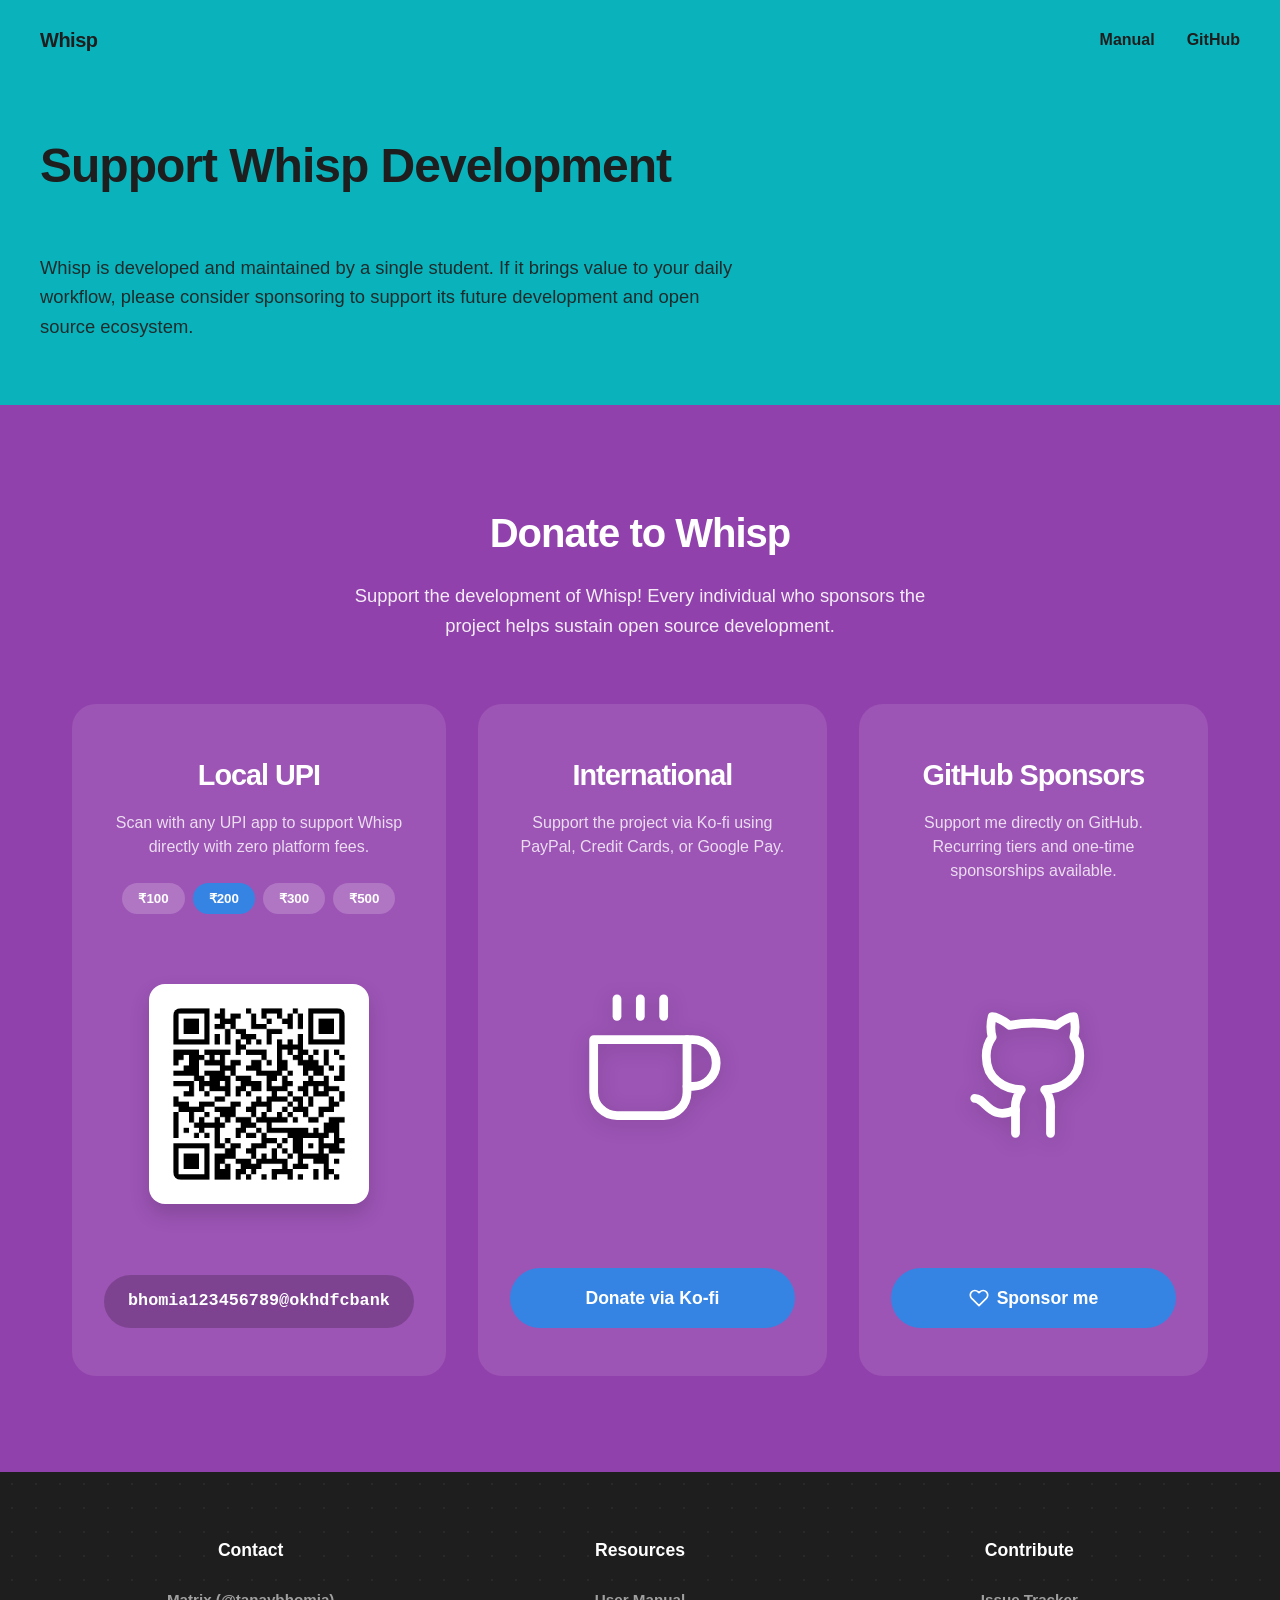
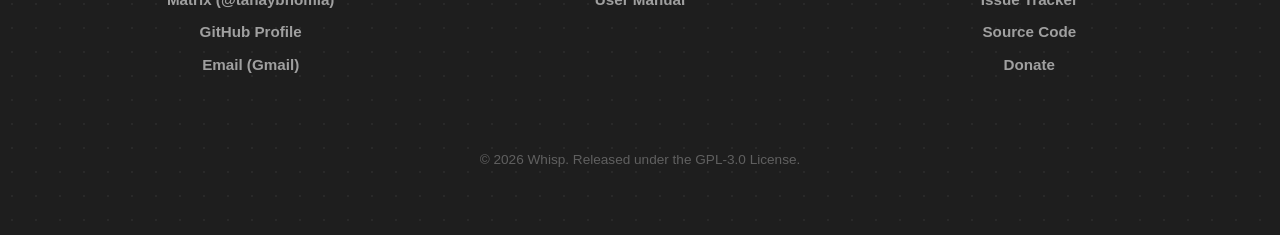
==== commit 6b774276: "docs(website): launch full GNOME HIG website redsing" ====
--- a/docs/donate.html
+++ b/docs/donate.html
@@ -11,79 +11,91 @@
     <link rel="icon" href="assets/icon.svg" type="image/svg+xml">
 </head>
 <body>
-    <nav class="navbar">
-        <div class="nav-content">
-            <div class="brand">
-                <a href="index.html" style="text-decoration: none; color: inherit; display: flex; align-items: center; gap: 12px;">
-                    <img src="assets/icon.svg" alt="Whisp App Icon" class="brand-icon" style="width: 24px; height: 24px;">
-                    <span class="brand-name">Whisp</span>
-                </a>
-            </div>
-            
-            <div class="nav-links" style="display: flex; gap: 1.5rem; align-items: center;">
-                <a href="manual.html" style="color: var(--text-primary); text-decoration: none; font-weight: 600;">User Manual</a>
-                <a href="https://github.com/tanaybhomia/Whisp" target="_blank" class="btn btn-secondary">View on GitHub</a>
-            </div>
-        </div>
-    </nav>
-
     <main>
-        <section class="hero-centered reveal" style="margin-top: 4rem; margin-bottom: 3rem;">
-            <h1 class="reveal delay-1">Support Development</h1>
-            <p class="subtitle reveal delay-2">Whisp is developed and maintained by a single student. If it brings value to your daily workflow, please consider sponsoring to support its future development!</p>
+        <section class="hero-section bg-teal" style="position: relative; min-height: auto; padding-bottom: 4rem; background: var(--accent-color) !important;">
+            <!-- GNOME-style Navbar -->
+            <nav class="gnome-navbar">
+                <div class="gnome-nav-container">
+                    <a href="index.html" class="nav-brand">
+                        <span class="nav-brand-text">Whisp</span>
+                    </a>
+                    <div class="nav-links-right">
+                        <a href="manual.html" class="nav-link">Manual</a>
+                        <a href="https://github.com/tanaybhomia/Whisp" target="_blank" class="nav-link">GitHub</a>
+                    </div>
+                </div>
+            </nav>
+
+            <div class="hero-container-side">
+                <div class="hero-left-col">
+                    <h1 style="font-size: 3rem; font-weight: 800; margin-bottom: 1rem; color: var(--text-primary);">Support Whisp Development</h1>
+                    <p style="font-size: 1.15rem; max-width: 700px; line-height: 1.6; opacity: 0.9; color: var(--text-primary);">Whisp is developed and maintained by a single student. If it brings value to your daily workflow, please consider sponsoring to support its future development and open source ecosystem.</p>
+                </div>
+            </div>
         </section>
 
-        <section class="bento-section" style="margin-top: 0;">
-            <div class="bento-grid" style="grid-template-columns: repeat(3, 1fr); max-width: 1200px; margin: 0 auto; gap: 2rem;">
+    <main id="sponsor-options">
+
+        <section class="sponsor-section">
+            <div style="text-align: center; margin-bottom: 4rem;">
+                <h2 style="font-size: 2.5rem; font-weight: 800; margin-bottom: 1rem;">Donate to Whisp</h2>
+                <p style="font-size: 1.15rem; max-width: 600px; margin: 0 auto; opacity: 0.9;">Support the development of Whisp! Every individual who sponsors the project helps sustain open source development.</p>
+            </div>
+
+            <div style="display: grid; grid-template-columns: repeat(3, 1fr); max-width: 1200px; margin: 0 auto; gap: 2rem; padding: 0 2rem;">
                 
-                <div class="bento-card reveal delay-1" style="text-align: center; display: flex; flex-direction: column; align-items: center; justify-content: space-between; padding: 4rem 2rem; min-height: 42rem; gap: 2rem;">
+                <!-- UPI Card -->
+                <div style="background: rgba(255, 255, 255, 0.1); border-radius: 24px; padding: 3rem 2rem; display: flex; flex-direction: column; align-items: center; justify-content: space-between; text-align: center; min-height: 42rem; gap: 2rem;">
                     <div>
-                        <h3 style="color: var(--accent-color); font-size: 1.8rem; margin-bottom: 0.5rem;">🇮🇳 Local UPI</h3>
-                        <p style="color: var(--text-secondary); margin-bottom: 0; max-width: 320px; min-height: 3rem; display: flex; align-items: center; justify-content: center;">Scan with any UPI app to support Whisp directly with zero platform fees.</p>
-                    </div>
-                    
-                    <div style="margin: auto 0; display: flex; flex-direction: column; align-items: center;">
-                        <div style="display: flex; gap: 0.5rem; margin-bottom: 1.5rem;">
-                            <button class="amount-btn" data-amount="100" style="padding: 0.4rem 1rem; border-radius: 20px; border: 1px solid var(--card-border); background: transparent; color: var(--text-primary); cursor: pointer; font-weight: bold; transition: all 0.2s;">₹100</button>
-                            <button class="amount-btn active" data-amount="200" style="padding: 0.4rem 1rem; border-radius: 20px; border: 1px solid var(--accent-color); background: var(--accent-color); color: white; cursor: pointer; font-weight: bold; transition: all 0.2s;">₹200</button>
-                            <button class="amount-btn" data-amount="300" style="padding: 0.4rem 1rem; border-radius: 20px; border: 1px solid var(--card-border); background: transparent; color: var(--text-primary); cursor: pointer; font-weight: bold; transition: all 0.2s;">₹300</button>
-                            <button class="amount-btn" data-amount="500" style="padding: 0.4rem 1rem; border-radius: 20px; border: 1px solid var(--card-border); background: transparent; color: var(--text-primary); cursor: pointer; font-weight: bold; transition: all 0.2s;">₹500</button>
+                        <h3 style="font-size: 1.8rem; font-weight: 700; margin-bottom: 0.8rem;">Local UPI</h3>
+                        <p style="opacity: 0.8; line-height: 1.5; min-height: 3rem; margin-bottom: 1.5rem;">Scan with any UPI app to support Whisp directly with zero platform fees.</p>
+                        <div style="display: flex; gap: 0.5rem; justify-content: center;">
+                            <button class="amount-btn" data-amount="100" style="padding: 0.5rem 1rem; border-radius: 20px; border: none; background: rgba(255,255,255,0.2); color: white; cursor: pointer; font-weight: bold; transition: all 0.2s;">₹100</button>
+                            <button class="amount-btn active" data-amount="200" style="padding: 0.5rem 1rem; border-radius: 20px; border: none; background: #3584e4; color: white; cursor: pointer; font-weight: bold; transition: all 0.2s;">₹200</button>
+                            <button class="amount-btn" data-amount="300" style="padding: 0.5rem 1rem; border-radius: 20px; border: none; background: rgba(255,255,255,0.2); color: white; cursor: pointer; font-weight: bold; transition: all 0.2s;">₹300</button>
+                            <button class="amount-btn" data-amount="500" style="padding: 0.5rem 1rem; border-radius: 20px; border: none; background: rgba(255,255,255,0.2); color: white; cursor: pointer; font-weight: bold; transition: all 0.2s;">₹500</button>
                         </div>
-                        
-                        <div style="background: white; padding: 1.5rem; border-radius: 16px; border: 1px solid var(--card-border); display: flex; align-items: center; justify-content: center; width: 260px; height: 260px; cursor: pointer; transition: transform 0.2s;" onmouseover="this.style.transform='scale(1.02)'" onmouseout="this.style.transform='scale(1)'" id="qr-trigger" title="Click to enlarge">
+                    </div>
+                    
+                    <div style="margin: auto 0; display: flex; align-items: center; justify-content: center;">
+                        <div style="background: white; padding: 1.5rem; border-radius: 16px; display: flex; align-items: center; justify-content: center; width: 220px; height: 220px; cursor: pointer; transition: transform 0.2s; box-shadow: 0 10px 20px rgba(0,0,0,0.15);" onmouseover="this.style.transform='scale(1.02)'" onmouseout="this.style.transform='scale(1)'" id="qr-trigger" title="Click to enlarge">
                             <img id="main-qr-img" src="assets/upi-qr-200.png" alt="Whisp UPI QR Code" style="width: 100%; height: 100%; object-fit: contain; border-radius: 8px;">
                         </div>
                     </div>
 
-                    <div style="background: var(--card-hover); padding: 1rem; border-radius: 8px; border: 1px solid var(--card-border); width: 320px; box-sizing: border-box; display: flex; align-items: center; justify-content: center; text-align: center;">
-                        <code style="font-size: 1.05rem; font-weight: bold; color: var(--text-primary); white-space: nowrap;">bhomia123456789@okhdfcbank</code>
-                    </div>
-                </div>
-
-                <div class="bento-card reveal delay-2" style="text-align: center; display: flex; flex-direction: column; align-items: center; justify-content: space-between; padding: 4rem 2rem; min-height: 42rem; gap: 2rem; position: relative;">
+                    <div style="background: rgba(0, 0, 0, 0.2); padding: 0.8rem 1.5rem; border-radius: 99px; width: 100%; box-sizing: border-box;">
+                        <code style="font-size: 1.05rem; font-weight: bold; color: white; white-space: nowrap;">bhomia123456789@okhdfcbank</code>
+                    </div>
+                </div>
+
+                <!-- Ko-fi Card -->
+                <div style="background: rgba(255, 255, 255, 0.1); border-radius: 24px; padding: 3rem 2rem; display: flex; flex-direction: column; align-items: center; justify-content: space-between; text-align: center; min-height: 42rem; gap: 2rem;">
                     <div>
-                        <h3 style="color: var(--accent-color); font-size: 1.8rem; margin-bottom: 0.5rem;">🌍 International</h3>
-                        <p style="color: var(--text-secondary); margin-bottom: 0; max-width: 320px; min-height: 3rem; display: flex; align-items: center; justify-content: center;">Support the project via Ko-fi using PayPal, Credit Cards, or Google Pay.</p>
-                    </div>
-                    
-                    <div style="margin: auto 0; display: flex; align-items: center; justify-content: center; width: 260px;">
-                        <img src="assets/kofi_symbol.svg" alt="Ko-fi" style="width: 200px; filter: drop-shadow(0 4px 10px rgba(0,0,0,0.15));">
-                    </div>
-                    
-                    <a href="https://ko-fi.com/tanaybhomia" target="_blank" class="btn btn-secondary" style="padding: 1rem; border-radius: 8px; width: 320px; box-sizing: border-box; font-size: 1.2rem; display: flex; align-items: center; justify-content: center;">Donate via Ko-fi</a>
-                </div>
-
-                <div class="bento-card reveal delay-3" style="text-align: center; display: flex; flex-direction: column; align-items: center; justify-content: space-between; padding: 4rem 2rem; min-height: 42rem; gap: 2rem; position: relative;">
+                        <h3 style="font-size: 1.8rem; font-weight: 700; margin-bottom: 0.8rem;">International</h3>
+                        <p style="opacity: 0.8; line-height: 1.5; min-height: 3rem;">Support the project via Ko-fi using PayPal, Credit Cards, or Google Pay.</p>
+                    </div>
+                    
+                    <div style="margin: auto 0; display: flex; align-items: center; justify-content: center; width: 140px; height: 140px;">
+                        <svg xmlns="http://www.w3.org/2000/svg" width="140" height="140" viewBox="0 0 24 24" fill="none" stroke="white" stroke-width="1.5" stroke-linecap="round" stroke-linejoin="round" style="filter: drop-shadow(0 4px 10px rgba(0,0,0,0.15));"><path d="M18 8h1a4 4 0 0 1 0 8h-1"></path><path d="M2 8h16v9a4 4 0 0 1-4 4H6a4 4 0 0 1-4-4V8z"></path><line x1="6" y1="1" x2="6" y2="4"></line><line x1="10" y1="1" x2="10" y2="4"></line><line x1="14" y1="1" x2="14" y2="4"></line></svg>
+                    </div>
+                    
+                    <a href="https://ko-fi.com/tanaybhomia" target="_blank" style="background: #3584e4; color: white; text-decoration: none; padding: 1rem; border-radius: 99px; width: 100%; box-sizing: border-box; font-size: 1.1rem; font-weight: bold; transition: background 0.2s;" onmouseover="this.style.background='#1c71d8'" onmouseout="this.style.background='#3584e4'">
+                        Donate via Ko-fi
+                    </a>
+                </div>
+
+                <!-- GitHub Sponsors Card -->
+                <div style="background: rgba(255, 255, 255, 0.1); border-radius: 24px; padding: 3rem 2rem; display: flex; flex-direction: column; align-items: center; justify-content: space-between; text-align: center; min-height: 42rem; gap: 2rem;">
                     <div>
-                        <h3 style="color: var(--accent-color); font-size: 1.8rem; margin-bottom: 0.5rem;">❤️ GitHub Sponsors</h3>
-                        <p style="color: var(--text-secondary); margin-bottom: 0; max-width: 320px; min-height: 3rem; display: flex; align-items: center; justify-content: center;">Support me directly on GitHub. Recurring tiers and one-time sponsorships available.</p>
-                    </div>
-                    
-                    <div style="margin: auto 0; display: flex; align-items: center; justify-content: center; width: 260px;">
-                        <svg xmlns="http://www.w3.org/2000/svg" width="140" height="140" viewBox="0 0 24 24" fill="none" stroke="var(--text-primary)" stroke-width="1.5" stroke-linecap="round" stroke-linejoin="round" style="filter: drop-shadow(0 4px 10px rgba(0,0,0,0.15));"><path d="M15 22v-4a4.8 4.8 0 0 0-1-3.5c3 0 6-2 6-5.5.08-1.25-.27-2.48-1-3.5.28-1.15.28-2.35 0-3.5 0 0-1 0-3 1.5-2.64-.5-5.36-.5-8 0C6 2 5 2 5 2c-.3 1.15-.3 2.35 0 3.5A5.403 5.403 0 0 0 4 9c0 3.5 3 5.5 6 5.5-.39.49-.68 1.05-.85 1.65-.17.6-.22 1.23-.15 1.85v4"></path><path d="M9 18c-4.51 2-5-2-7-2"></path></svg>
-                    </div>
-                    
-                    <a href="https://github.com/sponsors/tanaybhomia" target="_blank" class="btn btn-secondary" style="padding: 1rem; border-radius: 8px; width: 320px; box-sizing: border-box; font-size: 1.2rem; display: flex; align-items: center; justify-content: center; gap: 0.5rem;">
+                        <h3 style="font-size: 1.8rem; font-weight: 700; margin-bottom: 0.8rem;">GitHub Sponsors</h3>
+                        <p style="opacity: 0.8; line-height: 1.5; min-height: 3rem;">Support me directly on GitHub. Recurring tiers and one-time sponsorships available.</p>
+                    </div>
+                    
+                    <div style="margin: auto 0; display: flex; align-items: center; justify-content: center;">
+                        <svg xmlns="http://www.w3.org/2000/svg" width="140" height="140" viewBox="0 0 24 24" fill="none" stroke="white" stroke-width="1.5" stroke-linecap="round" stroke-linejoin="round" style="filter: drop-shadow(0 4px 10px rgba(0,0,0,0.15));"><path d="M15 22v-4a4.8 4.8 0 0 0-1-3.5c3 0 6-2 6-5.5.08-1.25-.27-2.48-1-3.5.28-1.15.28-2.35 0-3.5 0 0-1 0-3 1.5-2.64-.5-5.36-.5-8 0C6 2 5 2 5 2c-.3 1.15-.3 2.35 0 3.5A5.403 5.403 0 0 0 4 9c0 3.5 3 5.5 6 5.5-.39.49-.68 1.05-.85 1.65-.17.6-.22 1.23-.15 1.85v4"></path><path d="M9 18c-4.51 2-5-2-7-2"></path></svg>
+                    </div>
+                    
+                    <a href="https://github.com/sponsors/tanaybhomia" target="_blank" style="background: #3584e4; color: white; text-decoration: none; padding: 1rem; border-radius: 99px; width: 100%; box-sizing: border-box; font-size: 1.1rem; font-weight: bold; display: flex; align-items: center; justify-content: center; gap: 0.5rem; transition: background 0.2s;" onmouseover="this.style.background='#1c71d8'" onmouseout="this.style.background='#3584e4'">
                         <svg xmlns="http://www.w3.org/2000/svg" width="20" height="20" viewBox="0 0 24 24" fill="none" stroke="currentColor" stroke-width="2" stroke-linecap="round" stroke-linejoin="round"><path d="M20.84 4.61a5.5 5.5 0 0 0-7.78 0L12 5.67l-1.06-1.06a5.5 5.5 0 0 0-7.78 7.78l1.06 1.06L12 21.23l7.78-7.78 1.06-1.06a5.5 5.5 0 0 0 0-7.78z"></path></svg> 
                         Sponsor me
                     </a>
@@ -114,225 +126,75 @@
         </div>
         <p style="position: absolute; bottom: 2rem; color: rgba(255,255,255,0.7); font-size: 1.2rem; font-family: var(--font-mono);">Press ESC or click outside to close</p>
     </div>
-     <style>
-        /* Footer Styling */
-            .site-footer-wrapper {
-                background-color: var(--card-bg); /* Solid off-white */
-                margin-top: 12rem;
-                position: relative;
-                overflow: hidden;
-                border-top: 1px dashed var(--card-border);
-            }
-            .site-footer-wrapper::before {
-                content: '';
-                position: absolute;
-                top: -1px;
-                left: 50%;
-                transform: translateX(-50%);
-                width: 300px;
-                height: 2px;
-                background: linear-gradient(90deg, transparent, var(--accent-color), transparent);
-                box-shadow: 0 0 15px var(--accent-color);
-                z-index: 5;
-            }
-            .site-footer {
-                max-width: 1200px;
-                margin: 0 auto;
-                padding: 3rem 2rem 5rem 2rem; /* reduced padding, enough room for waves */
-                position: relative;
-                z-index: 10;
-            }
-            .waves-container {
-                position: absolute;
-                bottom: -5px; /* Slight offset */
-                left: 0;
-                width: 100%;
-                height: 80px; /* Reduced height */
-                z-index: 1;
-            }
-            .waves {
-                position: relative;
-                width: 100%;
-                height: 100%;
-                min-height: 80px;
-                max-height: 100px;
-                filter: drop-shadow(0 -5px 12px rgba(0, 166, 166, 0.5)); /* Glow effect */
-            }
-            .parallax > use {
-                animation: move-forever 25s cubic-bezier(.55,.5,.45,.5) infinite;
-            }
-            .parallax > use:nth-child(1) { animation-delay: -2s; animation-duration: 7s; fill: rgba(0, 166, 166, 0.2); }
-            .parallax > use:nth-child(2) { animation-delay: -3s; animation-duration: 10s; fill: rgba(0, 166, 166, 0.4); }
-            .parallax > use:nth-child(3) { animation-delay: -4s; animation-duration: 13s; fill: rgba(0, 166, 166, 0.6); }
-            .parallax > use:nth-child(4) { animation-delay: -5s; animation-duration: 20s; fill: var(--accent-color); }
-            
-            @keyframes move-forever {
-                0% { transform: translate3d(-90px,0,0); }
-                100% { transform: translate3d(85px,0,0); }
-            }
-            .footer-container {
-                display: grid;
-                grid-template-columns: 2fr 1fr 1fr;
-                gap: 3rem;
-                margin-bottom: 2rem;
-            }
-            .footer-col h4 {
-                font-size: 1.1rem;
-                font-weight: 800;
-                margin-bottom: 1.5rem;
-                color: var(--text-primary);
-                letter-spacing: -0.5px;
-            }
-            .footer-links {
-                list-style: none;
-                padding: 0;
-                margin: 0;
-            }
-            .footer-links li {
-                margin-bottom: 0.8rem;
-            }
-            .footer-links a {
-                color: var(--text-secondary);
-                text-decoration: none;
-                font-size: 1rem;
-                transition: color 0.2s ease;
-                display: inline-block;
-            }
-            .footer-links a:hover {
-                color: var(--accent-color);
-            }
-            .footer-bottom {
-                display: flex;
-                justify-content: space-between;
-                align-items: center;
-                flex-wrap: wrap;
-                gap: 1rem;
-                color: var(--text-secondary);
-                font-size: 0.9rem;
-                border-top: 1px dashed var(--card-border);
-                padding-top: 1.5rem;
-                margin-top: 1rem;
-                padding-bottom: 0;
-            }
-    </style>
-
-    
+    <!-- Minimal Footer -->
     <div class="site-footer-wrapper">
-        <footer class="site-footer reveal">
-            <div class="footer-container">
-                <div class="footer-col brand-col" style="text-align: left;">
-                    <a href="#" class="brand" style="text-decoration: none; color: inherit; display: inline-flex; align-items: center; gap: 0.5rem;">
-                        <img src="assets/icon.svg" alt="Whisp Logo" class="brand-icon" style="width: 32px; height: 32px;">
-                        <span class="brand-name" style="font-size: 1.5rem; font-weight: 700;">Whisp</span>
-                    </a>
-                    <p style="margin-top: 1rem; color: var(--text-secondary); font-size: 0.95rem; line-height: 1.5; max-width: 280px;">The anti-note for GNOME.</p>
-                </div>
-                <div class="footer-col reveal delay-1">
-                    <h4>Connect</h4>
-                    <ul class="footer-links">
-                        <li><a href="https://github.com/tanaybhomia" target="_blank">GitHub</a></li>
-                        <li><a href="https://matrix.to/#/@tanaybhomia:matrix.org" target="_blank">Matrix</a></li>
-                        <li><a href="https://instagram.com/tanaybhomia" target="_blank">Instagram</a></li>
-                    </ul>
-                </div>
-                <div class="footer-col reveal delay-2">
-                    <h4>Project</h4>
-                    <ul class="footer-links">
-                        <li><a href="https://github.com/tanaybhomia/Whisp" target="_blank">Source Code</a></li>
-                        <li><a href="https://github.com/tanaybhomia/Whisp/issues" target="_blank">Report a Bug</a></li>
-                        <li><a href="https://ko-fi.com/tanaybhomia" target="_blank">Donate (Ko-Fi)</a></li>
-                    </ul>
+        <footer class="site-footer">
+            <div class="footer-grid" style="align-items: start;">
+                <div class="footer-col">
+                    <h4>Contact</h4>
+                    <a href="https://matrix.to/#/@tanaybhomia:matrix.org" target="_blank">Matrix (@tanaybhomia)</a>
+                    <a href="https://github.com/tanaybhomia" target="_blank">GitHub Profile</a>
+                    <a href="mailto:tanaybhomia@gmail.com">Email (Gmail)</a>
+                </div>
+                <div class="footer-col">
+                    <h4>Resources</h4>
+                    <a href="manual.html">User Manual</a>
+                </div>
+                <div class="footer-col">
+                    <h4>Contribute</h4>
+                    <a href="https://github.com/tanaybhomia/Whisp/issues" target="_blank">Issue Tracker</a>
+                    <a href="https://github.com/tanaybhomia/Whisp" target="_blank">Source Code</a>
+                    <a href="donate.html">Donate</a>
                 </div>
             </div>
             <div class="footer-bottom">
-                <span>&copy; 2026 Whisp. Made with ❤️ in India.</span>
-                <span>Released under the GPL-3.0 License</span>
+                &copy; 2026 Whisp. Released under the GPL-3.0 License.
             </div>
         </footer>
-        <div class="waves-container">
-            <svg class="waves" xmlns="http://www.w3.org/2000/svg" xmlns:xlink="http://www.w3.org/1999/xlink" viewBox="0 24 150 28" preserveAspectRatio="none" shape-rendering="auto">
-                <defs>
-                    <path id="gentle-wave" d="M-160 44c30 0 58-18 88-18s 58 18 88 18 58-18 88-18 58 18 88 18 v44h-352z" />
-                </defs>
-                <g class="parallax">
-                    <use xlink:href="#gentle-wave" x="48" y="0" />
-                    <use xlink:href="#gentle-wave" x="48" y="3" />
-                    <use xlink:href="#gentle-wave" x="48" y="5" />
-                    <use xlink:href="#gentle-wave" x="48" y="7" />
-                </g>
-            </svg>
-        </div>
     </div>
 
     <script>
         const qrTrigger = document.getElementById('qr-trigger');
         const qrModal = document.getElementById('qr-modal');
-        const amountBtns = document.querySelectorAll('.amount-btn');
-        const mainQrImg = document.getElementById('main-qr-img');
-        const modalQrImg = document.getElementById('modal-qr-img');
-        const modalQrText = document.getElementById('modal-qr-text');
-
-        amountBtns.forEach(btn => {
-            btn.addEventListener('click', () => {
-                amountBtns.forEach(b => {
-                    b.style.background = 'transparent';
-                    b.style.color = 'var(--text-primary)';
-                    b.style.borderColor = 'var(--card-border)';
-                    b.classList.remove('active');
-                });
-                
-                btn.style.background = 'var(--accent-color)';
-                btn.style.color = 'white';
-                btn.style.borderColor = 'var(--accent-color)';
-                btn.classList.add('active');
-                
-                const amount = btn.getAttribute('data-amount');
-                mainQrImg.src = `assets/upi-qr-${amount}.png`;
-                modalQrImg.src = `assets/upi-qr-${amount}.png`;
-                modalQrText.textContent = `Scan to pay ₹${amount} with any UPI app`;
-            });
-        });
+        const modalCard = document.getElementById('qr-modal-card');
 
         qrTrigger.addEventListener('click', () => {
             qrModal.style.opacity = '1';
-            qrModal.style.pointerEvents = 'all';
-            document.getElementById('qr-modal-card').style.transform = 'scale(1)';
+            qrModal.style.pointerEvents = 'auto';
+            modalCard.style.transform = 'scale(1)';
         });
 
         const closeModal = () => {
             qrModal.style.opacity = '0';
             qrModal.style.pointerEvents = 'none';
-            document.getElementById('qr-modal-card').style.transform = 'scale(0.9)';
+            modalCard.style.transform = 'scale(0.9)';
         };
 
-        // Close modal on click
         qrModal.addEventListener('click', closeModal);
 
-        // Close modal on escape key
         document.addEventListener('keydown', (e) => {
             if (e.key === 'Escape') {
                 closeModal();
             }
         });
 
-        // Reveal Animations Observer
-        const observerOptions = {
-            root: null,
-            rootMargin: '0px 0px -50px 0px',
-            threshold: 0.1
-        };
-
-        const revealObserver = new IntersectionObserver((entries, observer) => {
-            entries.forEach(entry => {
-                if (entry.isIntersecting) {
-                    entry.target.classList.add('active');
-                    observer.unobserve(entry.target);
-                }
+        const amountBtns = document.querySelectorAll('.amount-btn');
+        const mainQr = document.getElementById('main-qr-img');
+        const modalQr = document.getElementById('modal-qr-img');
+
+        amountBtns.forEach(btn => {
+            btn.addEventListener('click', () => {
+                amountBtns.forEach(b => {
+                    b.classList.remove('active');
+                    b.style.background = 'rgba(255,255,255,0.2)';
+                });
+                btn.classList.add('active');
+                btn.style.background = '#3584e4'; // GNOME Blue
+                
+                const amt = btn.dataset.amount;
+                mainQr.src = `assets/upi-qr-${amt}.png`;
+                modalQr.src = `assets/upi-qr-${amt}.png`;
             });
-        }, observerOptions);
-
-        document.querySelectorAll('.reveal').forEach(el => {
-            revealObserver.observe(el);
         });
     </script>
 </body>
--- a/docs/css/style.css
+++ b/docs/css/style.css
@@ -1,15 +1,16 @@
 :root {
-    /* GNOME Libadwaita Light Mode Palette */
+    /* GNOME Adwaita Light Mode Palette */
     --window-bg: #fafafa;
     --view-bg: #ffffff;
     --card-bg: #ffffff;
     --card-hover: #f5f5f5;
-    --card-border: rgba(0, 0, 0, 0.1);
+    --card-border: rgba(0, 0, 0, 0.05); /* Softer borders */
     --text-primary: #1e1e1e;
-    --text-secondary: rgba(0, 0, 0, 0.6);
-    --accent-color: #0ab3bb;
-    --accent-hover: #00cccc;
-    --font-mono: 'JetBrains Mono', monospace;
+    --text-secondary: #77767b;
+    --accent-color: #0ab3bb; /* Whisp Teal */
+    --accent-hover: #089b9b;
+    --overlay-tint: rgba(30, 30, 30, 0.15); /* Tint for pills/buttons */
+    --font-primary: "Adwaita Sans", Cantarell, Inter, sans-serif;
 }
 
 html {
@@ -24,10 +25,8 @@
 
 body {
     background-color: var(--window-bg);
-    background-image: radial-gradient(var(--card-border) 1.5px, transparent 1.5px);
-    background-size: 24px 24px;
-    color: var(--text-primary);
-    font-family: var(--font-mono);
+    color: var(--text-primary);
+    font-family: var(--font-primary);
     line-height: 1.6;
     -webkit-font-smoothing: antialiased;
 }
@@ -181,131 +180,391 @@
     cursor: not-allowed;
 }
 
-/* Centered Hero */
-.hero-centered {
+/* GNOME-style Navbar */
+.gnome-navbar {
+    position: absolute;
+    top: 0;
+    left: 0;
+    width: 100%;
+    padding: 1.5rem 2rem;
+    z-index: 100;
+}
+
+.gnome-nav-container {
     max-width: 1200px;
-    margin: 6rem auto 4rem;
-    padding: 0 2rem;
+    margin: 0 auto;
+    display: flex;
+    justify-content: space-between;
+    align-items: center;
+}
+
+.nav-brand {
+    display: flex;
+    align-items: center;
+    gap: 0.8rem;
+    text-decoration: none;
+    color: var(--text-primary);
+}
+
+.nav-brand-icon {
+    width: 28px;
+    height: 28px;
+}
+
+.nav-brand-text {
+    font-size: 1.25rem;
+    font-weight: 800;
+    letter-spacing: -0.5px;
+}
+
+.nav-links-right {
+    display: flex;
+    align-items: center;
+    gap: 2rem;
+}
+
+.nav-link {
+    text-decoration: none;
+    color: var(--text-primary);
+    font-weight: 700;
+    font-size: 1rem;
+    transition: opacity 0.2s ease;
+}
+
+.nav-link:hover {
+    opacity: 0.7;
+}
+
+.nav-btn-donate {
+    text-decoration: none;
+    color: var(--text-primary);
+    font-weight: 700;
+    font-size: 1rem;
+    padding: 0.5rem 1.2rem;
+    border-radius: 9999px;
+    box-shadow: inset 0 0 0 2px var(--text-primary); /* Using box-shadow to prevent layout shift on hover */
+    transition: transform 0.2s ease, box-shadow 0.2s ease, background-color 0.2s ease;
+}
+
+.nav-btn-donate:hover {
+    background-color: var(--overlay-tint); /* Subtle tint */
+    box-shadow: inset 0 0 0 4px var(--text-primary); /* Thicker border */
+    transform: scale(1.05); /* Enlarge */
+}
+
+/* Tuba-style Side-by-Side Hero Section */
+.hero-section {
+    position: relative;
+    padding: 8rem 2rem 8rem 2rem;
+    min-height: 85vh; /* Ensures the hero section takes up most of the screen */
+    overflow: hidden;
+    display: flex;
+    align-items: center;
+    justify-content: center;
+}
+
+.hero-container-side {
+    max-width: 1200px;
+    width: 100%;
+    margin: 0 auto;
+    display: flex;
+    align-items: center;
+    justify-content: space-between;
+    gap: 4rem;
+    position: relative;
+    z-index: 1;
+}
+
+.bg-teal {
+    background-color: var(--accent-color);
+    color: #ffffff; /* For high contrast on teal */
+}
+
+/* Left Column */
+.hero-left-col {
+    display: flex;
+    flex-direction: column;
+    gap: 2rem;
+    flex: 1;
+}
+
+/* Brand Header */
+.hero-brand-side {
+    display: flex;
+    align-items: center;
+    gap: 1.8rem; 
+}
+
+.hero-app-icon-small {
+    width: 160px;
+    height: 160px; 
+    filter: drop-shadow(0 20px 30px rgba(0, 0, 0, 0.3)); /* Stronger shadow */
+    transform-origin: center left; /* Keep origin consistent for transition */
+    transition: transform 0.5s ease-out; /* Smoothly tween back to 0 when hover animation stops */
+}
+
+.hero-titles-side {
+    display: flex;
+    flex-direction: column;
+    align-items: flex-start;
+}
+
+.hero-title-side {
+    font-size: 3rem; /* Reduced from 3.5rem */
+    font-weight: 900;
+    line-height: 1.1;
+    letter-spacing: -1px;
+    color: var(--text-primary);
+    text-shadow: 0 4px 16px rgba(0, 0, 0, 0.15); /* Subtle shadow for depth */
+}
+
+.hero-subtitle-side {
+    font-size: 1.25rem; /* Reduced from 1.4rem */
+    font-weight: 500;
+    color: var(--text-primary);
+    opacity: 0.9;
+    margin-top: 0.2rem;
+    text-shadow: 0 2px 8px rgba(0, 0, 0, 0.1);
+}
+
+.squiggly {
+    text-decoration: underline;
+    text-decoration-style: wavy;
+    text-decoration-color: var(--text-primary);
+    text-decoration-thickness: 2px;
+}
+
+/* Download Pill Button */
+.hero-actions-side {
+    display: flex;
+    justify-content: flex-start;
+    margin-top: 1.2rem; /* Adjusted gap */
+    /* Removed margin-left so it aligns perfectly with the Title/Subtitle */
+}
+
+.btn-pill-download {
+    background-color: var(--overlay-tint); /* Translucent tint to match GNOME HIG */
+    color: var(--text-primary);
+    padding: 0.6rem 1.4rem; /* Scaled down proportionally */
+    border-radius: 9999px;
+    font-weight: 700;
+    font-size: 0.95rem; /* Scaled down proportionally */
+    text-decoration: none;
+    display: inline-block;
+    box-shadow: 0 4px 12px rgba(0, 0, 0, 0.08); /* Subtle shadow like Tuba */
+    transition: background-color 0.2s ease, transform 0.2s ease, box-shadow 0.2s ease;
+}
+
+.btn-pill-download:hover {
+    background-color: rgba(30, 30, 30, 0.25);
+    transform: scale(1.05); /* Increased outside scaling */
+    box-shadow: inset 0 0 0 1px rgba(30, 30, 30, 0.2), 0 6px 16px rgba(0, 0, 0, 0.12); /* Simulated border thickening + drop shadow */
+}
+
+/* Right Column (Master Image) */
+.hero-right-col {
+    flex: 1.2;
+    display: flex;
+    justify-content: flex-end;
+    position: relative; /* Anchor for the dotted background */
+}
+
+/* Dotted pattern sitting elegantly behind the hero app window */
+.hero-right-col::before {
+    content: '';
+    position: absolute;
+    top: 50%;
+    right: -50px; /* Align to the right where the image is pushed */
+    transform: translateY(-50%);
+    width: 900px; /* Fixed massive size */
+    height: 900px;
+    background-image: radial-gradient(rgba(255, 255, 255, 0.4) 3px, transparent 3px); /* Increased opacity and dot size */
+    background-size: 40px 40px;
+    mask-image: radial-gradient(circle at center, black 20%, transparent 60%);
+    -webkit-mask-image: radial-gradient(circle at center, black 20%, transparent 60%);
+    z-index: -1; /* Keep it strictly behind the window */
+    pointer-events: none;
+}
+
+
+.hero-screenshot-side {
+    width: 100%;
+    max-width: 800px;
+    filter: drop-shadow(0 15px 30px rgba(0, 0, 0, 0.2));
+}
+
+/* --- Micro-Interactions --- */
+
+/* Use the :has() pseudo-class to trigger animation on the icon when the download pill is hovered */
+.hero-container-side:has(.btn-pill-download:hover) .hero-app-icon-small {
+    /* IDEA 4: 3D Page Turn */
+    animation: pageTurn 2s ease-in-out infinite;
+    transform-origin: center left;
+}
+
+@keyframes pageTurn {
+    0%, 100% { transform: perspective(1000px) rotateY(0deg) translateY(0); }
+    50% { transform: perspective(1000px) rotateY(-15deg) translateY(-4px); }
+}
+
+/* Why Whisp Section (GNOME HIG) */
+.why-whisp-section {
+    padding: 4rem 2rem 6rem 2rem;
+    background-color: #242424; /* Dark GNOME background */
+    display: flex;
+    justify-content: center;
+}
+
+.why-whisp-container {
+    max-width: 1100px;
+    width: 100%;
     text-align: center;
 }
 
-.hero-centered h1 {
-    font-size: 4rem;
-    margin-bottom: 1rem;
-    background: linear-gradient(135deg, #1e1e1e 0%, #666666 100%);
-    -webkit-background-clip: text;
-    -webkit-text-fill-color: transparent;
-}
-
-.subtitle {
-    font-size: 1.2rem;
-    color: var(--text-secondary);
-    max-width: 600px;
-    margin: 0 auto 3rem;
-}
-
-.hero-actions {
-    margin-bottom: 4rem;
-}
-
-/* Hero Image */
-.hero-image-wrapper {
-    max-width: 1100px;
-    margin: 0 auto;
-    text-align: center;
-    perspective: 1000px; /* For 3D Parallax Tilt */
-}
-
-.hero-image {
-    zoom: 1.1;
-    max-width: 100%;
-    height: auto;
-    display: inline-block;
-    transition: transform 0.1s ease-out;
-    will-change: transform;
-    image-rendering: -webkit-optimize-contrast;
-    image-rendering: high-quality;
-}
-
-/* Bento Grid */
-.bento-section {
-    max-width: 1200px;
-    margin: 8rem auto;
-    padding: 0 2rem;
-}
-
-.section-title {
-    text-align: center;
-    font-size: 4rem;
-    margin-bottom: 3rem;
-    letter-spacing: -1px;
-}
-
-.bento-grid {
+.why-whisp-container .section-title {
+    font-size: 2.5rem; /* GNOME HIG scaled section title */
+    font-weight: 800;
+    margin-bottom: 1.5rem;
+    color: #ffffff; /* White text */
+}
+
+.why-whisp-subtitle {
+    font-size: 1.25rem;
+    color: rgba(255, 255, 255, 0.7);
+    line-height: 1.6;
+    margin: 0 auto 4rem auto;
+    max-width: 800px;
+}
+
+.why-whisp-subtitle strong {
+    color: #ffffff;
+    font-weight: 800;
+}
+
+.why-whisp-grid {
     display: grid;
     grid-template-columns: repeat(3, 1fr);
-    grid-auto-rows: minmax(250px, auto);
-    gap: 1.5rem;
-}
-
-.bento-card {
-    background-color: var(--card-bg);
-    border: 1px solid var(--card-border);
-    border-radius: 16px;
-    padding: 2rem;
+    gap: 2rem; /* Tighter gap for cards */
+    text-align: left;
+}
+
+.why-whisp-item {
+    background-color: #303030; /* Dark cards */
+    border: 1px solid rgba(255, 255, 255, 0.1);
+    border-radius: 12px;
+    padding: 2.5rem 2rem;
     display: flex;
     flex-direction: column;
-    justify-content: flex-end;
-    transition: transform 0.3s ease, background-color 0.3s ease;
-}
-
-.bento-card:hover {
-    transform: translateY(-5px);
-    background-color: var(--card-hover);
-}
-
-.bento-card.large {
-    grid-column: span 2;
-    grid-row: span 2;
-}
-
-.bento-card.wide {
-    grid-column: span 2;
-}
-
-.alert-card {
-    background: linear-gradient(135deg, rgba(192, 97, 203, 0.1) 0%, rgba(36, 36, 36, 0) 100%);
-    border-color: rgba(192, 97, 203, 0.3);
-}
-
-.teal-card {
-    background: linear-gradient(135deg, rgba(10, 179, 187, 0.1) 0%, rgba(36, 36, 36, 0) 100%);
-    border-color: rgba(10, 179, 187, 0.3);
-}
-
-.bento-content h3 {
-    font-size: 1.5rem;
-    margin-bottom: 1rem;
-    color: var(--accent-color);
-}
-
-.bento-card.alert-card h3 {
-    color: var(--text-primary);
-}
-
-.bento-content p {
+    gap: 1rem;
+    box-shadow: 0 4px 12px rgba(0, 0, 0, 0.2);
+}
+
+.why-whisp-item h3 {
+    color: #ffffff;
+    font-size: 1.3rem;
+    font-weight: 800;
+    margin: 0;
+}
+
+.why-whisp-item p {
+    color: rgba(255, 255, 255, 0.8);
+    line-height: 1.6;
+    font-size: 1.05rem;
+    margin: 0;
+}
+
+/* Core Features Horizontal Stack */
+.features-section-main {
+    padding: 6rem 0 4rem 0;
+    background-color: var(--view-bg);
+    overflow: hidden;
+}
+
+.features-scroll-container {
+    display: flex;
+    overflow-x: auto;
+    gap: 10rem; /* Massive gap like GNOME workspaces */
+    padding: 2rem 5rem 4rem 5rem; /* Nice padding, no weird dead space */
+    scrollbar-width: none; /* Firefox */
+}
+
+.features-scroll-container::-webkit-scrollbar {
+    display: none; /* Chrome/Safari */
+}
+
+.feature-item {
+    flex: 0 0 auto; /* Allow items to naturally size themselves based on their content */
+    display: flex;
+    flex-direction: column;
+    align-items: center;
+    text-align: center;
+}
+
+.feature-item-title {
+    font-size: 1.8rem;
+    font-weight: 800;
+    color: var(--text-primary);
+    margin-bottom: 0.5rem;
+}
+
+.feature-item-subtitle {
+    font-size: 1.1rem;
     color: var(--text-secondary);
-    font-size: 0.95rem;
-}
-
-/* Footer */
+    line-height: 1.6;
+    margin-bottom: 2rem;
+    max-width: 450px; /* Constrain text so it wraps elegantly over narrow windows */
+}
+
+.feature-item-img {
+    max-height: 480px; /* Constrain vertical height so widths scale dynamically but proportionally */
+    width: auto;
+    display: block;
+    filter: drop-shadow(0 12px 24px rgba(0, 0, 0, 0.15));
+}
+
+/* For the Swipe demo */
+.swipe-demo-container-large {
+    width: 600px; /* Fixed width for HTML element */
+    height: 480px; /* Match max-height of images */
+    background: transparent;
+    border-radius: 12px;
+    box-shadow: 0 12px 36px rgba(0, 0, 0, 0.08); /* Keep shadow for HTML container since it's not pre-rendered */
+    overflow: hidden;
+}
+.swipe-topbar {
+    width: 100%;
+    background: #ffffff;
+}
+.topbar-img {
+    width: 100%;
+    display: block;
+}
+.swipe-track {
+    display: flex;
+    width: 300%;
+    animation: swipeAnimation 5s infinite cubic-bezier(0.25, 1, 0.5, 1);
+}
+.swipe-note {
+    width: calc(100% / 3);
+    object-fit: cover;
+    object-position: top center;
+    clip-path: inset(2px); 
+    transform: scale(1.02); 
+}
+@keyframes swipeAnimation {
+    0%, 15% { transform: translateX(0); }
+    25%, 40% { transform: translateX(calc(-100% / 3)); }
+    50%, 65% { transform: translateX(calc(-200% / 3)); }
+    75%, 90% { transform: translateX(calc(-100% / 3)); }
+    100% { transform: translateX(0); }
+}
+
+/* Footer (Moved here to clean up space) */
 footer {
     text-align: center;
     padding: 4rem 0;
     color: var(--text-secondary);
     font-size: 0.9rem;
-    border-top: 1px solid var(--card-border);
-    margin-top: 6rem;
 }
 
 /* Carousel */
@@ -494,9 +753,6 @@
 /* User Manual Styles */
 .manual-page {
     background-color: var(--window-bg);
-    background-image: radial-gradient(circle, var(--dot-color, rgba(0, 0, 0, 0.15)) 1px, transparent 1px);
-    background-size: 20px 20px;
-    background-position: 0 0;
     margin: 0;
     padding: 0;
     height: 100vh;
@@ -506,18 +762,17 @@
 .manual-layout {
     display: flex;
     height: 100vh;
-    max-width: 1400px;
-    margin: 0 auto;
+    width: 100vw;
 }
 
 .manual-sidebar {
-    width: 250px;
-    min-width: 250px;
+    width: 320px;
+    min-width: 320px;
     height: 100%;
     overflow-y: auto;
-    padding: 2rem;
+    padding: 3rem 2rem 3rem 4rem;
     border-right: 1px solid var(--card-border);
-    background: rgba(250, 250, 250, 0.8);
+    background: var(--view-bg);
     backdrop-filter: blur(10px);
     
     /* Hide scrollbar */
@@ -528,55 +783,146 @@
     display: none; /* Chrome, Safari and Opera */
 }
 
+.sidebar-header {
+    display: flex;
+    align-items: center;
+    gap: 1rem;
+    margin-bottom: 1.5rem;
+}
+
 .back-link {
-    display: inline-block;
+    display: flex;
+    align-items: center;
+    justify-content: center;
     color: var(--text-secondary);
     text-decoration: none;
-    font-size: 0.9rem;
-    margin-bottom: 2rem;
-    transition: color 0.2s;
+    background: var(--card-bg);
+    border: 1px solid var(--card-border);
+    border-radius: 50%;
+    width: 40px;
+    height: 40px;
+    flex-shrink: 0;
 }
 
 .back-link:hover {
     color: var(--accent-color);
+    border-color: var(--accent-color);
+}
+
+.sidebar-title {
+    display: flex;
+    align-items: center;
+    gap: 0.5rem;
+}
+
+.sidebar-title img {
+    margin-bottom: 0 !important;
+}
+
+.sidebar-title h2 {
+    font-size: 1rem;
+    font-weight: 700;
+    color: var(--text-primary);
+    margin: 0;
+}
+
+.sidebar-search {
+    display: flex;
+    align-items: center;
+    background: var(--window-bg);
+    border: 1px solid var(--card-border);
+    border-radius: 20px;
+    padding: 0.5rem 1rem;
+    gap: 0.6rem;
+    margin-bottom: 2rem;
+}
+
+.sidebar-search svg {
+    color: var(--text-secondary);
+}
+
+.manual-search-input {
+    border: none;
+    background: transparent;
+    color: var(--text-primary);
+    font-size: 0.95rem;
+    width: 100%;
+    font-family: inherit;
+}
+.manual-search-input:focus {
+    outline: none;
 }
 
 .nav-group {
-    margin-bottom: 2rem;
-}
-
-.nav-group h3 {
-    font-size: 0.85rem;
-    text-transform: uppercase;
-    letter-spacing: 0.05em;
+    margin-bottom: 0.5rem;
+}
+
+details.nav-group summary {
+    font-size: 0.9rem;
+    font-weight: 600;
+    color: var(--text-primary);
+    margin-bottom: 0.5rem;
+    padding: 0.5rem 0.5rem;
+    cursor: pointer;
+    list-style: none; /* Hide default arrow */
+    display: flex;
+    align-items: center;
+    justify-content: space-between;
+    border-radius: 8px;
+}
+
+details.nav-group summary:hover {
+    background: var(--card-hover);
+}
+
+details.nav-group summary::after {
+    content: '▼';
+    font-size: 0.6rem;
     color: var(--text-secondary);
+}
+
+details.nav-group:not([open]) summary::after {
+    transform: rotate(-90deg); /* Point left when closed */
+}
+
+details.nav-group summary::-webkit-details-marker {
+    display: none;
+}
+
+.nav-links {
     margin-bottom: 1rem;
-}
-
-.nav-group a {
+    display: flex;
+    flex-direction: column;
+}
+
+.nav-links a {
     display: block;
-    color: var(--text-primary);
+    color: var(--text-secondary);
     text-decoration: none;
     font-size: 0.95rem;
-    padding: 0.4rem 0;
-    transition: color 0.2s;
-}
-
-.nav-group a:hover,
-.nav-group a.active {
+    padding: 0.4rem 1.5rem;
+    border-radius: 8px;
+}
+
+.nav-links a:hover,
+.nav-links a.active {
     color: var(--accent-color);
     font-weight: 600;
 }
-
 .manual-content {
     flex: 1;
     overflow-y: auto;
-    padding: 3rem 5rem;
     scroll-behavior: smooth;
     
     /* Hide scrollbar */
     -ms-overflow-style: none;  /* IE and Edge */
     scrollbar-width: none;  /* Firefox */
+}
+
+.manual-inner {
+    max-width: 900px;
+    margin: 0 auto;
+    padding: 3rem 5rem;
 }
 .manual-content::-webkit-scrollbar {
     display: none; /* Chrome, Safari and Opera */
@@ -600,8 +946,8 @@
 }
 
 .intent-banner {
-    background: linear-gradient(135deg, rgba(192, 97, 203, 0.1) 0%, rgba(36, 36, 36, 0.02) 100%);
-    border: 1px solid rgba(192, 97, 203, 0.3);
+    background: linear-gradient(135deg, rgba(10, 179, 187, 0.1) 0%, rgba(36, 36, 36, 0.02) 100%);
+    border: 1px solid rgba(10, 179, 187, 0.3);
     padding: 1.5rem;
     border-radius: 12px;
     color: var(--text-primary);
@@ -631,9 +977,9 @@
     margin-bottom: 0.5rem;
 }
 
-.manual-section hr {
+.manual-content hr {
     border: 0;
-    border-top: 1px solid var(--card-border);
+    border-top: 2px dashed var(--card-border);
     margin: 3rem 0;
 }
 
@@ -641,12 +987,68 @@
     background: var(--card-bg);
     border: 1px solid var(--card-border);
     padding: 1rem 1.5rem;
+    border-radius: 16px;
+    margin-bottom: 1rem;
+    display: flex;
+    align-items: center;
+    gap: 1rem;
+    color: var(--text-secondary);
+}
+
+.command-box {
+    background: var(--card-bg);
+    border: 1px solid var(--card-border);
+    padding: 1.2rem 1.5rem;
+    border-radius: 16px;
+    margin-bottom: 1rem;
+    display: flex;
+    flex-direction: column;
+    gap: 0.5rem;
+}
+
+.command-header {
+    display: flex;
+    align-items: center;
+    gap: 0.8rem;
+    margin-bottom: 0.2rem;
+}
+
+.command-name {
+    color: var(--accent-color);
+    font-family: var(--font-mono);
+    font-weight: 700;
+}
+
+.command-badge {
+    background: var(--card-hover);
+    color: var(--text-secondary);
+    font-size: 0.75rem;
+    padding: 0.2rem 0.5rem;
+    border-radius: 4px;
+    font-weight: 600;
+}
+
+.command-desc {
+    color: var(--text-primary);
+    font-size: 0.95rem;
+}
+
+.command-example {
+    color: var(--text-secondary);
+    font-size: 0.85rem;
+    font-family: var(--font-mono);
+}
+
+.tip-box {
+    background: linear-gradient(135deg, rgba(10, 179, 187, 0.1) 0%, rgba(36, 36, 36, 0) 100%);
+    border: 1px solid rgba(10, 179, 187, 0.3);
+    padding: 1.2rem 1.5rem;
     border-radius: 12px;
     margin-bottom: 1rem;
     display: flex;
     align-items: center;
     gap: 1rem;
-    color: var(--text-secondary);
+    color: var(--text-primary);
 }
 
 kbd {
@@ -735,37 +1137,66 @@
 }
 
 /* System Dark Mode (GNOME Libadwaita) */
+.sponsor-section, .support-section {
+    background-color: #9141ac; /* GNOME Purple 3 for Light Mode */
+    padding: 6rem 0;
+    color: white;
+}
+
+.bg-green {
+    background-color: #2ec27e; /* GNOME Green 4 for Light Mode */
+    color: white;
+}
+
 @media (prefers-color-scheme: dark) {
     :root {
+        /* GNOME Adwaita Dark Mode Palette */
         --window-bg: #242424;
         --view-bg: #1e1e1e;
-        --card-bg: #303030;
-        --card-hover: #383838;
+        --card-bg: #3D3846;
+        --card-hover: #5E5C64;
         --card-border: rgba(255, 255, 255, 0.1);
         --text-primary: #ffffff;
-        --text-secondary: rgba(255, 255, 255, 0.7);
-        --accent-color: #00cccc;
-        --accent-hover: #0ab3bb;
-    }
-    
-    .hero-centered h1 {
-        background: linear-gradient(135deg, #ffffff 0%, #aaaaaa 100%);
-        -webkit-background-clip: text;
-        -webkit-text-fill-color: transparent;
-    }
-    
-    kbd {
-        background: linear-gradient(180deg, #444 0%, #333 100%);
-        border: 1px solid #222;
-        color: #eee;
-    }
-
-    .manual-sidebar {
-        background: rgba(36, 36, 36, 0.8);
-    }
-    
-    .manual-page {
-        --dot-color: rgba(255, 255, 255, 0.15);
+        --text-secondary: #a0a0a0;
+        --accent-color: #004252; /* Dark teal from flathub manifest */
+        --accent-hover: #00303c;
+        --overlay-tint: rgba(255, 255, 255, 0.15); /* Light tint for pills/buttons */
+    }
+
+    .features-section-main {
+        background-color: #222222;
+    }
+
+    .why-whisp-section {
+        background-color: #ebebeb; /* Darker GNOME Light Grey */
+    }
+    .why-whisp-container .section-title {
+        color: #1e1e1e;
+    }
+    .why-whisp-subtitle {
+        color: rgba(30, 30, 30, 0.7);
+    }
+    .why-whisp-subtitle strong {
+        color: #1e1e1e;
+    }
+    .why-whisp-item {
+        background-color: #ffffff;
+        border: 1px solid rgba(0, 0, 0, 0.05);
+        box-shadow: 0 4px 12px rgba(0, 0, 0, 0.03);
+    }
+    .why-whisp-item h3 {
+        color: #1e1e1e;
+    }
+    .why-whisp-item p {
+        color: rgba(30, 30, 30, 0.8);
+    }
+
+    .sponsor-section, .support-section {
+        background-color: #613583; /* GNOME Purple 5 for Dark Mode */
+    }
+
+    .bg-green {
+        background-color: #1f8555; /* Darker GNOME Green for Dark Mode */
     }
 }
 
@@ -798,3 +1229,53 @@
 .delay-3 { transition-delay: 0.45s; }
 .delay-4 { transition-delay: 0.60s; }
 
+/* Minimal Footer (Shared) */
+.site-footer-wrapper {
+    background-color: #1e1e1e;
+    background-image: radial-gradient(rgba(255, 255, 255, 0.05) 1.5px, transparent 1.5px);
+    background-size: 24px 24px;
+    color: white;
+    padding: 4rem 0;
+}
+.site-footer {
+    max-width: 1200px;
+    margin: 0 auto;
+    padding: 0 2rem;
+}
+.footer-grid {
+    display: grid;
+    grid-template-columns: repeat(3, 1fr);
+    gap: 2rem;
+}
+.footer-col a {
+    color: #a0a0a0;
+    text-decoration: none;
+    display: block;
+    margin-bottom: 0.5rem;
+    font-size: 0.95rem;
+    font-weight: 700;
+    transition: color 0.2s;
+}
+.footer-col a:hover {
+    color: white;
+}
+.footer-col h4 {
+    color: white;
+    font-size: 1.1rem;
+    margin-bottom: 1.5rem;
+    font-weight: 800;
+}
+.footer-bottom {
+    margin-top: 4rem;
+    text-align: center;
+    color: #606060;
+    font-size: 0.85rem;
+    font-weight: 500;
+}
+
+@media (max-width: 900px) {
+    .footer-grid {
+        grid-template-columns: 1fr;
+        gap: 3rem;
+    }
+}
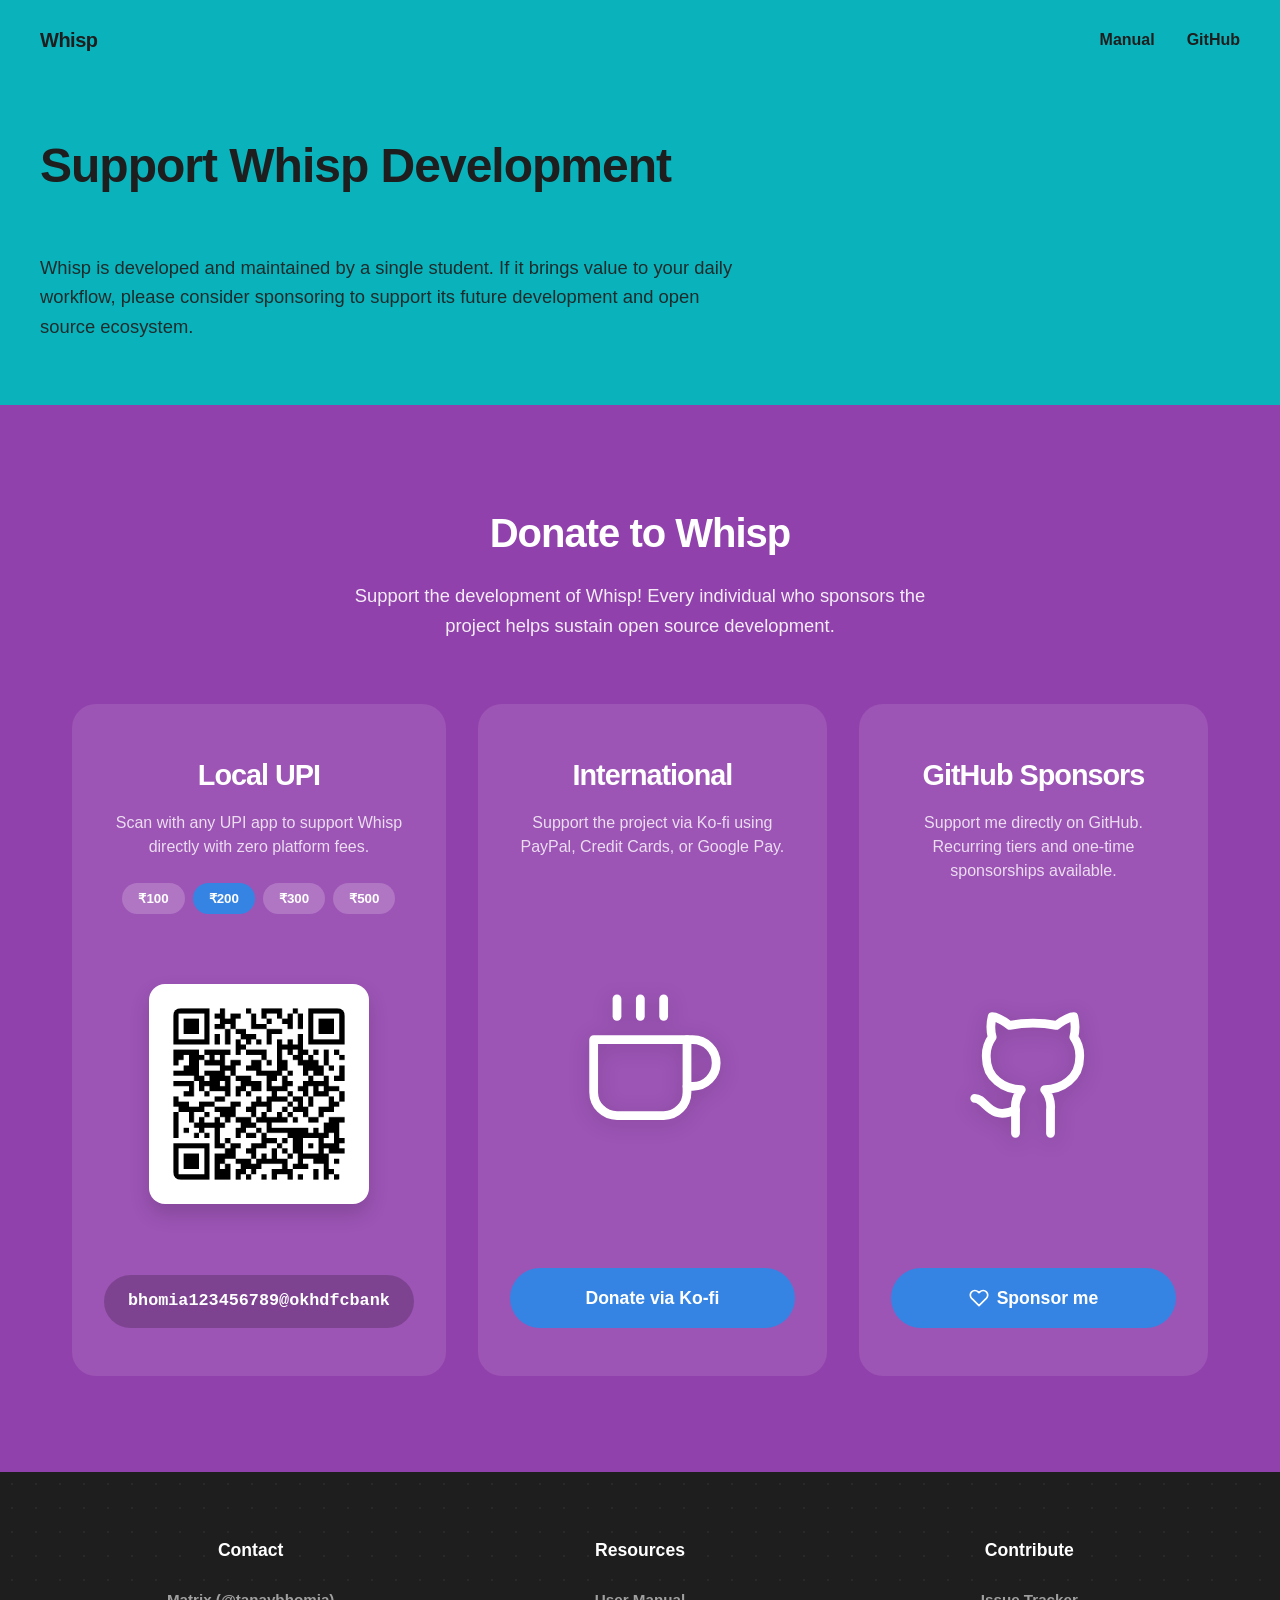
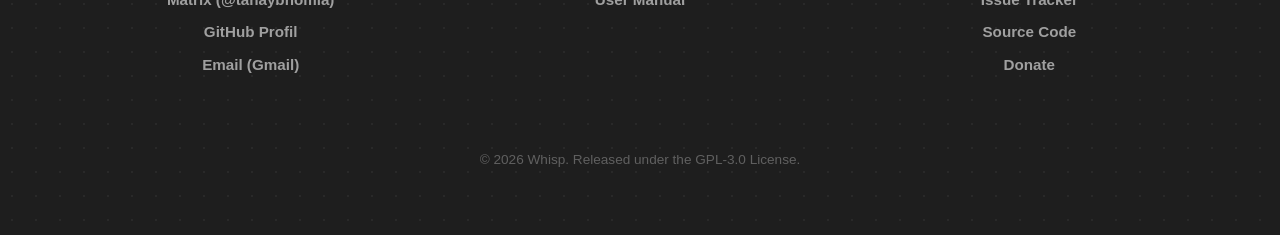
==== commit 418310d8: "ui: reworked the whats new workflow with a banner" ====
--- a/docs/donate.html
+++ b/docs/donate.html
@@ -42,7 +42,7 @@
                 <p style="font-size: 1.15rem; max-width: 600px; margin: 0 auto; opacity: 0.9;">Support the development of Whisp! Every individual who sponsors the project helps sustain open source development.</p>
             </div>
 
-            <div style="display: grid; grid-template-columns: repeat(3, 1fr); max-width: 1200px; margin: 0 auto; gap: 2rem; padding: 0 2rem;">
+            <div class="donate-grid">
                 
                 <!-- UPI Card -->
                 <div style="background: rgba(255, 255, 255, 0.1); border-radius: 24px; padding: 3rem 2rem; display: flex; flex-direction: column; align-items: center; justify-content: space-between; text-align: center; min-height: 42rem; gap: 2rem;">
@@ -133,7 +133,7 @@
                 <div class="footer-col">
                     <h4>Contact</h4>
                     <a href="https://matrix.to/#/@tanaybhomia:matrix.org" target="_blank">Matrix (@tanaybhomia)</a>
-                    <a href="https://github.com/tanaybhomia" target="_blank">GitHub Profile</a>
+                    <a href="https://github.com/tanaybhomia" target="_blank">GitHub Profil</a>
                     <a href="mailto:tanaybhomia@gmail.com">Email (Gmail)</a>
                 </div>
                 <div class="footer-col">
--- a/docs/css/style.css
+++ b/docs/css/style.css
@@ -23,12 +23,18 @@
     box-sizing: border-box;
 }
 
+@keyframes initialFadeIn {
+    from { opacity: 0; }
+    to { opacity: 1; }
+}
+
 body {
     background-color: var(--window-bg);
     color: var(--text-primary);
     font-family: var(--font-primary);
     line-height: 1.6;
     -webkit-font-smoothing: antialiased;
+    animation: initialFadeIn 0.4s ease-out forwards;
 }
 
 h1, h2, h3 {
@@ -275,6 +281,15 @@
     z-index: 1;
 }
 
+.donate-grid {
+    display: grid;
+    grid-template-columns: repeat(3, 1fr);
+    max-width: 1200px;
+    margin: 0 auto;
+    gap: 2rem;
+    padding: 0 2rem;
+}
+
 .bg-teal {
     background-color: var(--accent-color);
     color: #ffffff; /* For high contrast on teal */
@@ -748,6 +763,43 @@
     .hero-centered h1 {
         font-size: 2.5rem;
     }
+    
+    .hero-container-side {
+        flex-direction: column;
+        text-align: center;
+        gap: 3rem;
+    }
+
+    .hero-brand-side {
+        flex-direction: column;
+        justify-content: center;
+        gap: 1rem;
+    }
+
+    .hero-titles-side {
+        align-items: center;
+    }
+
+    .hero-actions-side {
+        justify-content: center;
+    }
+
+    .why-whisp-grid {
+        grid-template-columns: 1fr;
+    }
+
+    .donate-grid {
+        grid-template-columns: 1fr;
+    }
+
+    .features-scroll-container {
+        gap: 2rem;
+        padding: 2rem 1rem;
+    }
+    
+    .feature-item-img {
+        max-width: 90vw;
+    }
 }
 
 /* User Manual Styles */
@@ -907,7 +959,6 @@
 .nav-links a:hover,
 .nav-links a.active {
     color: var(--accent-color);
-    font-weight: 600;
 }
 .manual-content {
     flex: 1;
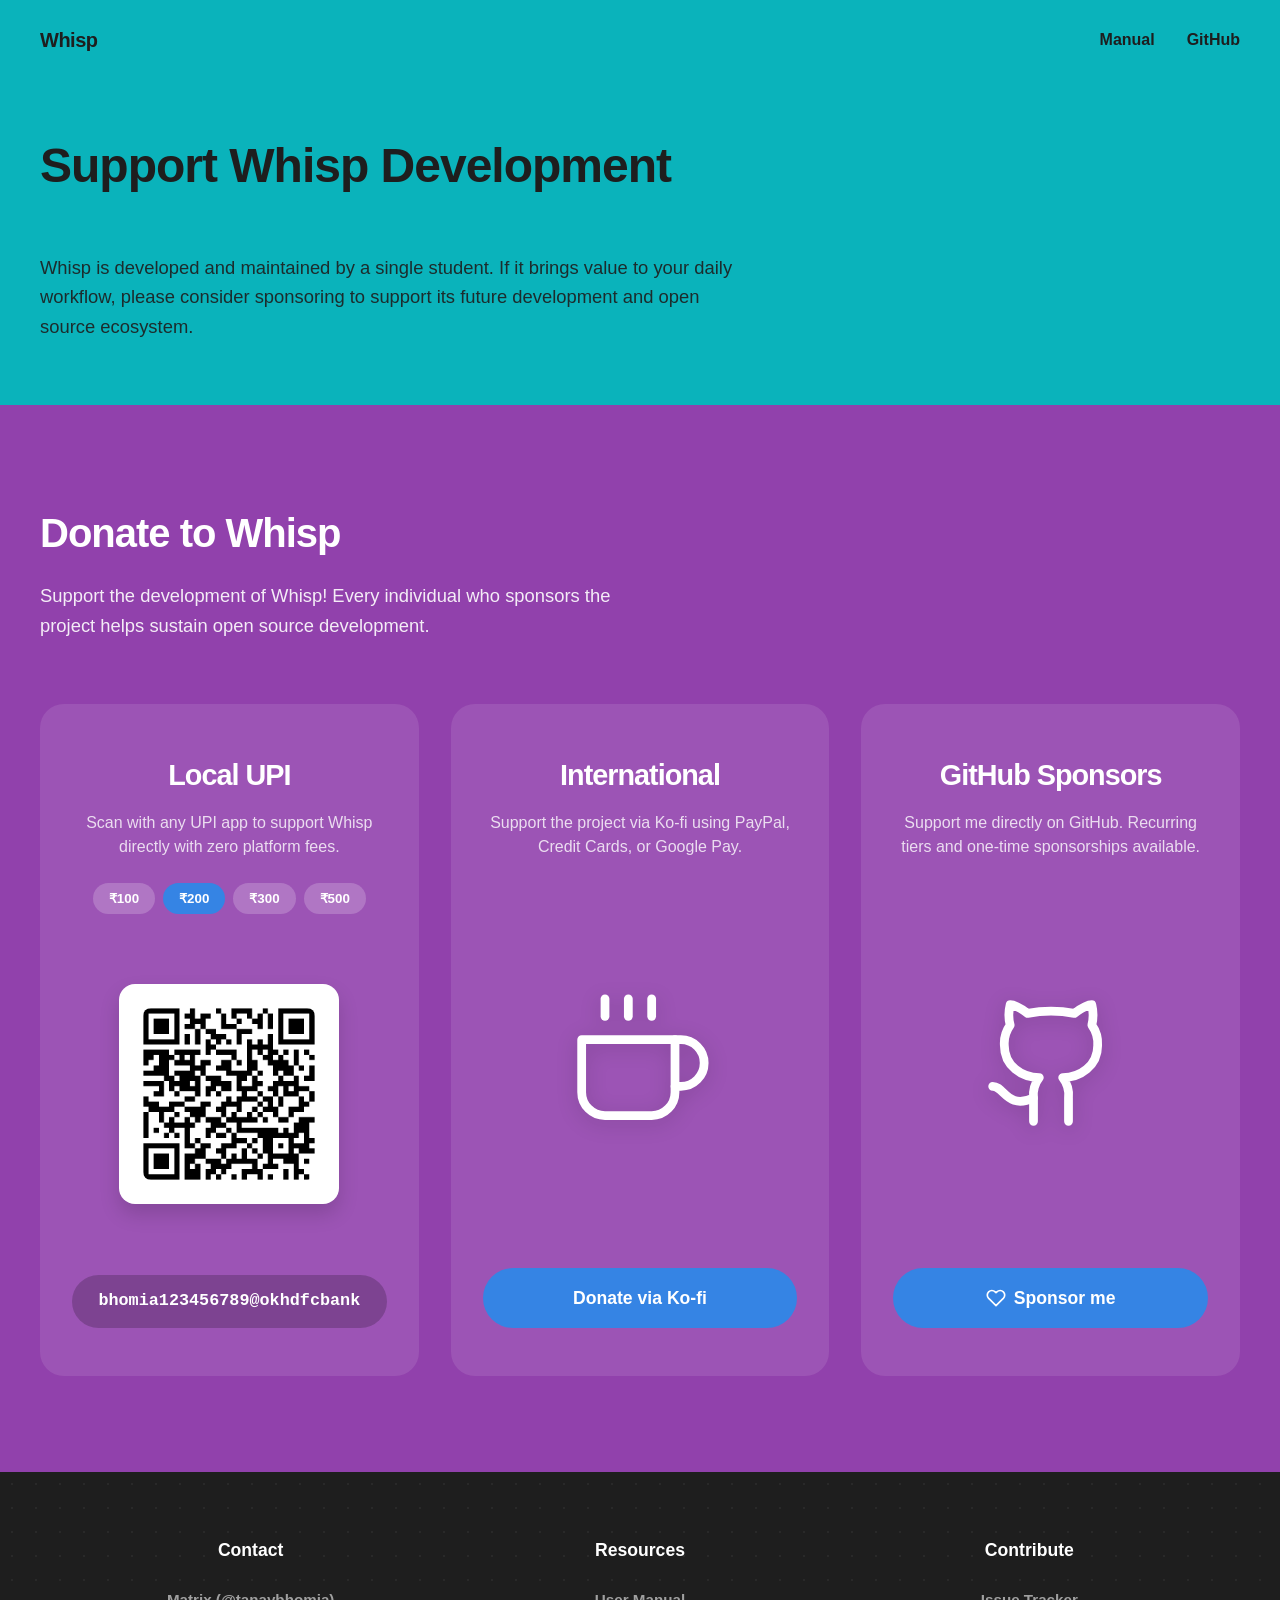
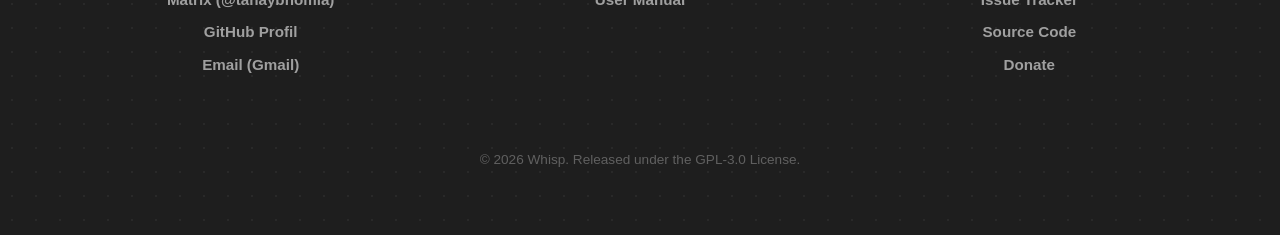
==== commit 022bf1f8: "docs: fixed alignment issues in the website" ====
--- a/docs/donate.html
+++ b/docs/donate.html
@@ -37,9 +37,9 @@
     <main id="sponsor-options">
 
         <section class="sponsor-section">
-            <div style="text-align: center; margin-bottom: 4rem;">
+            <div style="text-align: left; margin-bottom: 4rem; max-width: 1200px; margin-left: auto; margin-right: auto;">
                 <h2 style="font-size: 2.5rem; font-weight: 800; margin-bottom: 1rem;">Donate to Whisp</h2>
-                <p style="font-size: 1.15rem; max-width: 600px; margin: 0 auto; opacity: 0.9;">Support the development of Whisp! Every individual who sponsors the project helps sustain open source development.</p>
+                <p style="font-size: 1.15rem; max-width: 600px; margin: 0; opacity: 0.9;">Support the development of Whisp! Every individual who sponsors the project helps sustain open source development.</p>
             </div>
 
             <div class="donate-grid">
--- a/docs/css/style.css
+++ b/docs/css/style.css
@@ -287,7 +287,6 @@
     max-width: 1200px;
     margin: 0 auto;
     gap: 2rem;
-    padding: 0 2rem;
 }
 
 .bg-teal {
@@ -1190,7 +1189,7 @@
 /* System Dark Mode (GNOME Libadwaita) */
 .sponsor-section, .support-section {
     background-color: #9141ac; /* GNOME Purple 3 for Light Mode */
-    padding: 6rem 0;
+    padding: 6rem 2rem;
     color: white;
 }
 
